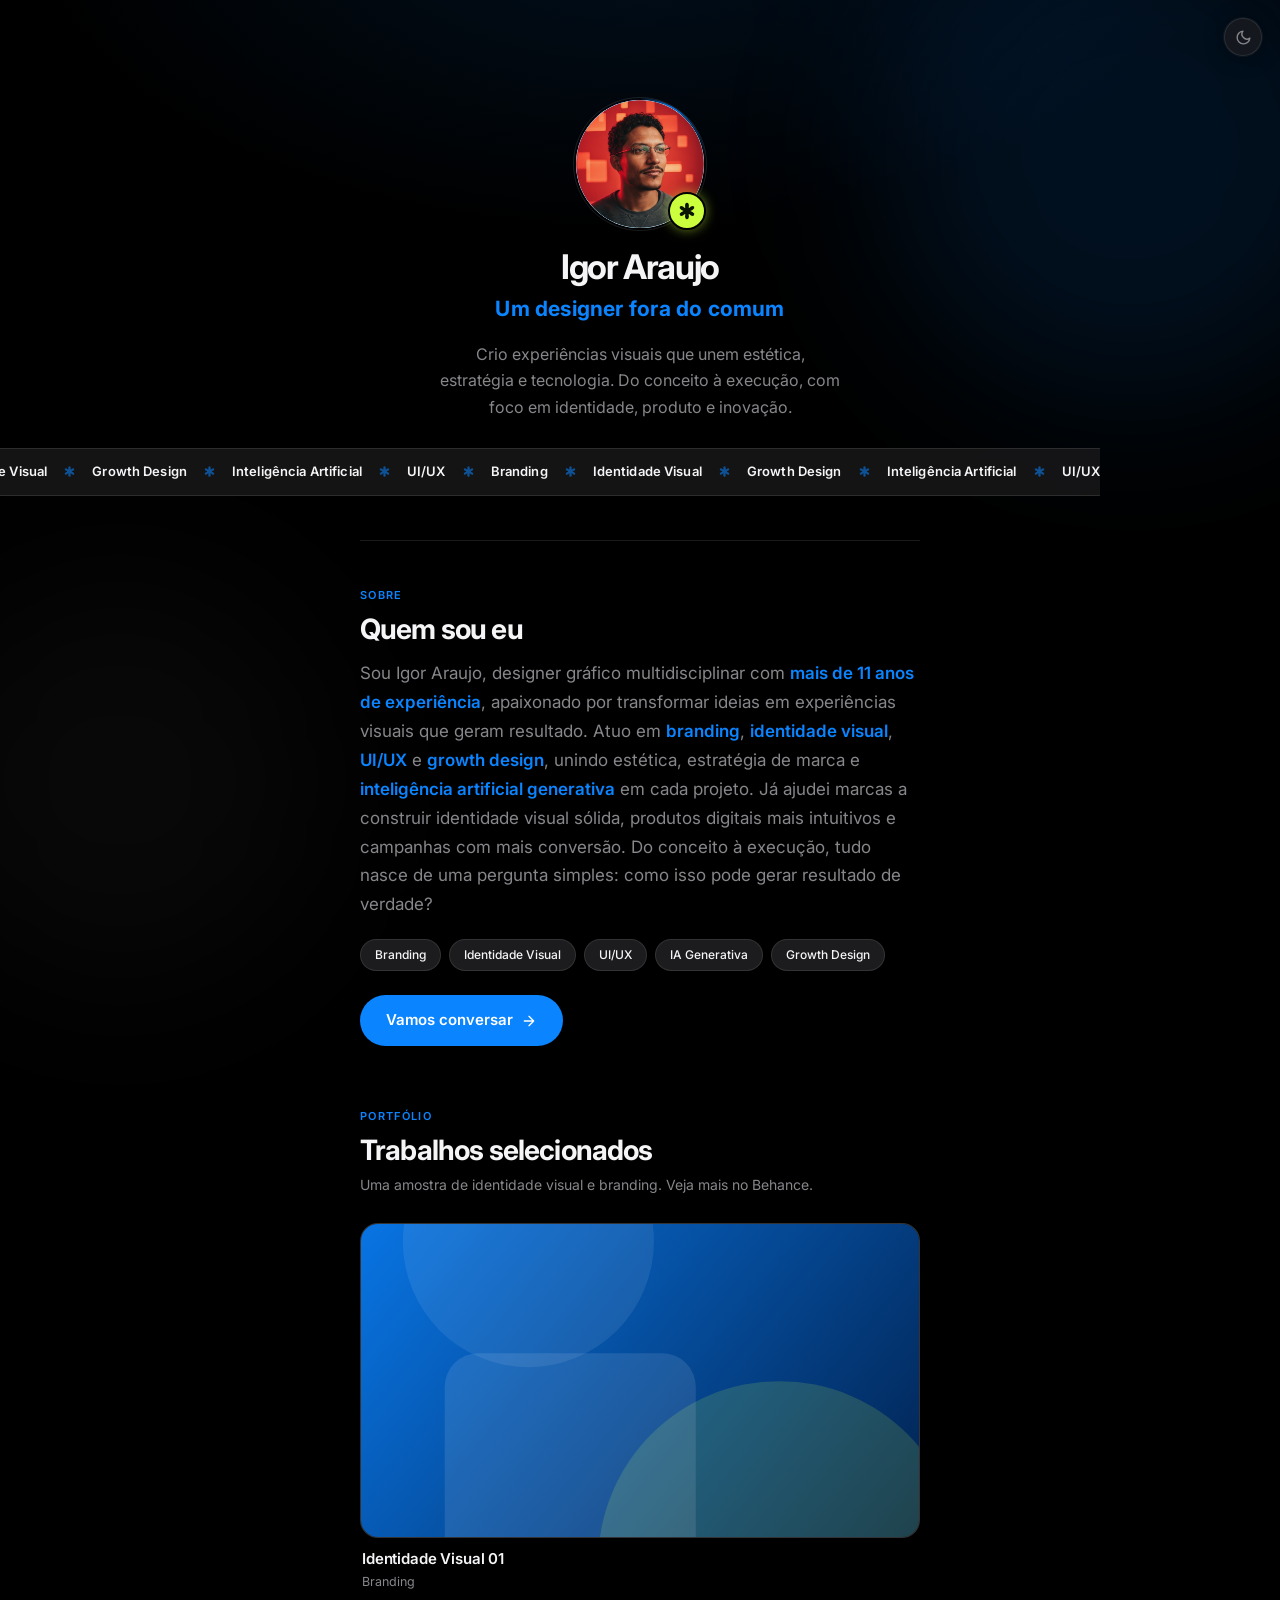
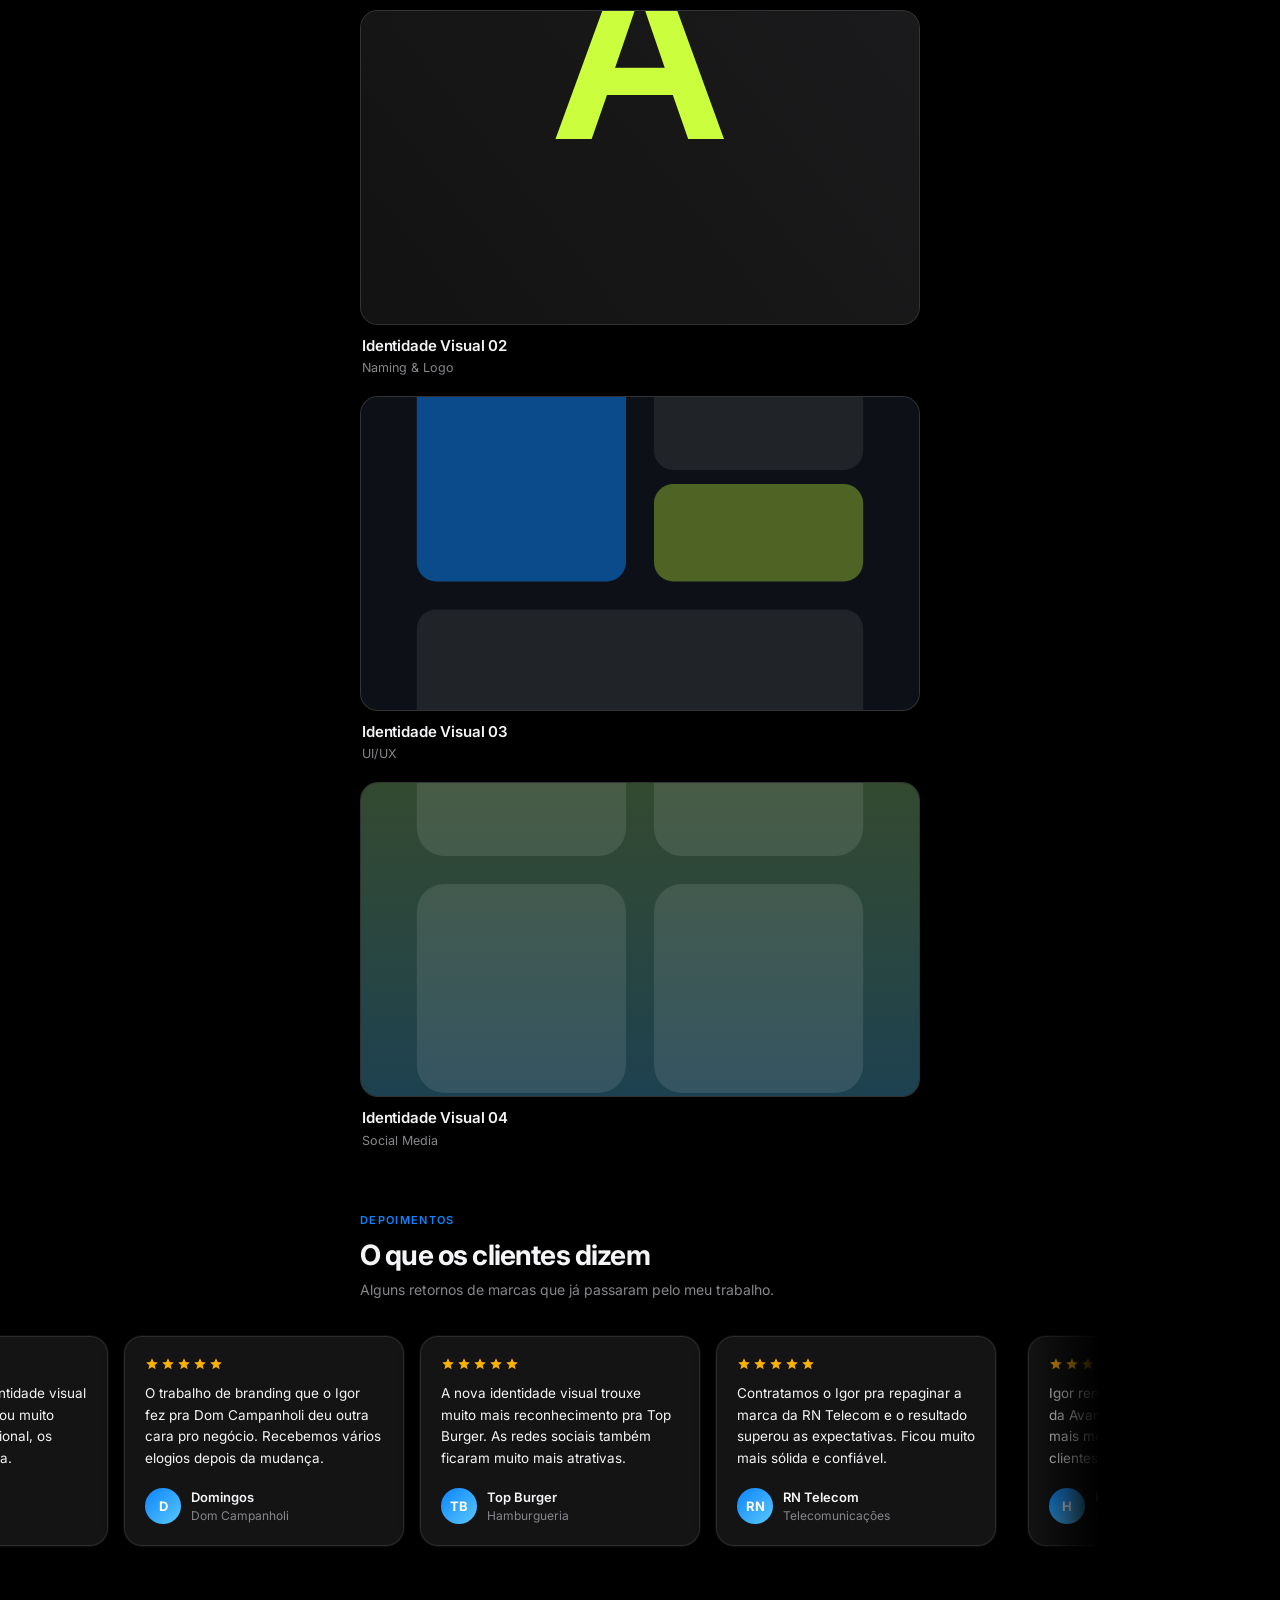
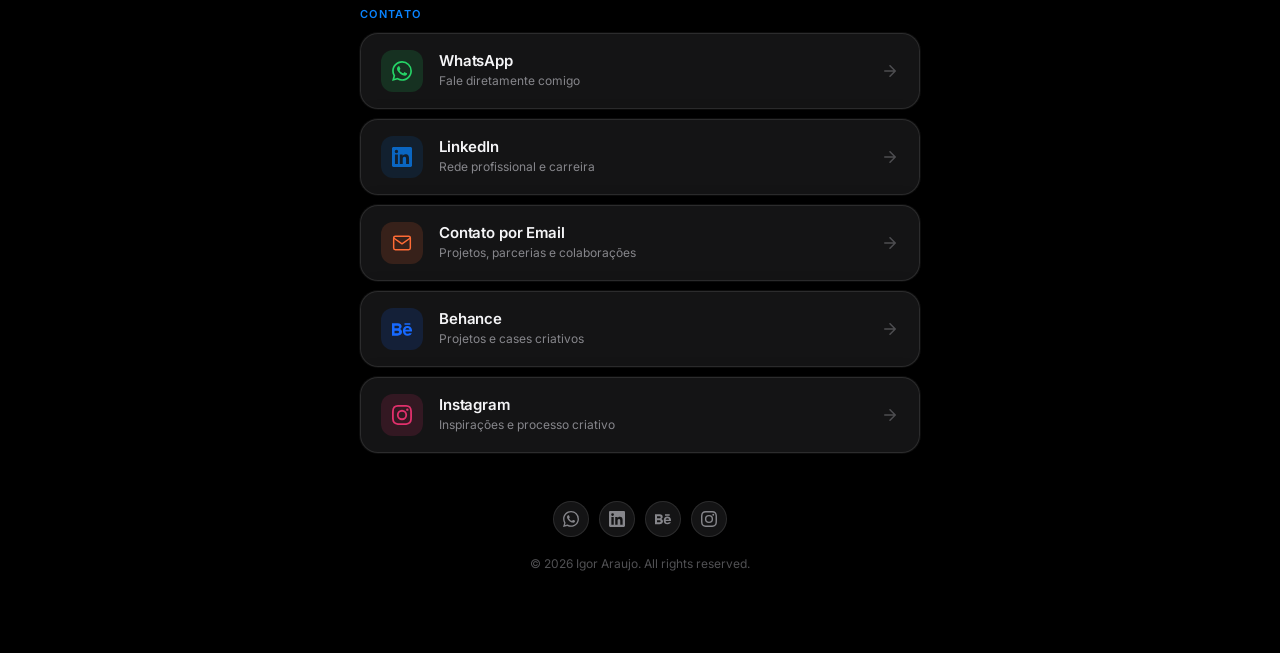
==== index.html @ 9083fe78 "Add Microsoft Clarity tracking Co-Authored-By: Claude Sonnet 5 <noreply@anthropic.com>" ====
<!DOCTYPE html>
<html lang="pt-BR">
<head>
  <!-- Google tag (gtag.js) -->
  <script async src="https://www.googletagmanager.com/gtag/js?id=G-9B9CF7047F"></script>
  <script>
    window.dataLayer = window.dataLayer || [];
    function gtag(){dataLayer.push(arguments);}
    gtag('js', new Date());

    gtag('config', 'G-9B9CF7047F');
  </script>

  <!-- Microsoft Clarity -->
  <script type="text/javascript">
    (function(c,l,a,r,i,t,y){
        c[a]=c[a]||function(){(c[a].q=c[a].q||[]).push(arguments)};
        t=l.createElement(r);t.async=1;t.src="https://www.clarity.ms/tag/"+i;
        y=l.getElementsByTagName(r)[0];y.parentNode.insertBefore(t,y);
    })(window, document, "clarity", "script", "xr9glcqi1r");
  </script>

  <meta charset="UTF-8" />
  <meta name="viewport" content="width=device-width, initial-scale=1.0" />
  <title>Igor Araujo • Um designer fora do comum</title>

  <!-- SEO -->
  <meta name="description" content="Designer multidisciplinar com mais de 11 anos de experiência em branding, identidade visual, UI/UX e growth design. Portfólio e contato de Igor Araujo." />
  <meta name="keywords" content="Igor Araujo, Designer, Designer Gráfico, Branding, Identidade Visual, UI/UX, Growth Design, Inteligência Artificial, Portfólio" />
  <meta name="author" content="Igor Araujo" />
  <meta name="robots" content="index, follow" />

  <!-- Open Graph -->
  <meta property="og:type" content="website" />
  <meta property="og:title" content="Igor Araujo • Um designer fora do comum" />
  <meta property="og:description" content="Designer multidisciplinar com mais de 11 anos de experiência em branding, identidade visual, UI/UX e growth design." />
  <meta property="og:image" content="assets/images/og-image.jpg" />
  <meta property="og:url" content="https://igoraraujo.com" />
  <meta property="og:locale" content="pt_BR" />

  <!-- Twitter Card -->
  <meta name="twitter:card" content="summary_large_image" />
  <meta name="twitter:title" content="Igor Araujo • Um designer fora do comum" />
  <meta name="twitter:description" content="Designer multidisciplinar com mais de 11 anos de experiência em branding, identidade visual, UI/UX e growth design." />
  <meta name="twitter:image" content="assets/images/og-image.jpg" />

  <!-- Favicon -->
  <link rel="icon" type="image/svg+xml" href="assets/icons/favicon.svg" />
  <link rel="alternate icon" href="assets/icons/favicon.ico" />

  <!-- Fonts -->
  <link rel="preconnect" href="https://fonts.googleapis.com" />
  <link rel="preconnect" href="https://fonts.gstatic.com" crossorigin />
  <link href="https://fonts.googleapis.com/css2?family=Inter:wght@300;400;500;600;700&display=swap" rel="stylesheet" />

  <!-- Inline theme init: prevents flash of wrong theme before CSS loads -->
  <script>
    (function () {
      var s = localStorage.getItem('theme');
      document.documentElement.setAttribute('data-theme', s || 'dark');
    })();
  </script>

  <link rel="stylesheet" href="style.css?v=15" />
</head>
<body>

  <!-- Ícone do leão, reutilizado no avatar e nas fitas -->
  <svg style="display:none" aria-hidden="true">
    <symbol id="icon-lion" viewBox="0 0 24 24">
      <!-- solid mane: six fused petals around a face disc, reads clearly even at tiny sizes -->
      <g fill="currentColor">
        <ellipse cx="12" cy="5.6" rx="2.3" ry="3.5"/>
        <ellipse cx="12" cy="5.6" rx="2.3" ry="3.5" transform="rotate(60 12 12)"/>
        <ellipse cx="12" cy="5.6" rx="2.3" ry="3.5" transform="rotate(120 12 12)"/>
        <ellipse cx="12" cy="5.6" rx="2.3" ry="3.5" transform="rotate(180 12 12)"/>
        <ellipse cx="12" cy="5.6" rx="2.3" ry="3.5" transform="rotate(240 12 12)"/>
        <ellipse cx="12" cy="5.6" rx="2.3" ry="3.5" transform="rotate(300 12 12)"/>
        <circle cx="12" cy="12" r="4.6"/>
      </g>
    </symbol>
  </svg>

  <!-- Theme Toggle -->
  <button class="theme-toggle" id="themeToggle" aria-label="Alternar tema claro/escuro" title="Alternar tema">
    <svg class="icon-sun" width="17" height="17" viewBox="0 0 24 24" fill="none"
         stroke="currentColor" stroke-width="2" stroke-linecap="round" stroke-linejoin="round" aria-hidden="true">
      <circle cx="12" cy="12" r="5"/>
      <line x1="12" y1="1" x2="12" y2="3"/><line x1="12" y1="21" x2="12" y2="23"/>
      <line x1="4.22" y1="4.22" x2="5.64" y2="5.64"/><line x1="18.36" y1="18.36" x2="19.78" y2="19.78"/>
      <line x1="1" y1="12" x2="3" y2="12"/><line x1="21" y1="12" x2="23" y2="12"/>
      <line x1="4.22" y1="19.78" x2="5.64" y2="18.36"/><line x1="18.36" y1="5.64" x2="19.78" y2="4.22"/>
    </svg>
    <svg class="icon-moon" width="17" height="17" viewBox="0 0 24 24" fill="none"
         stroke="currentColor" stroke-width="2" stroke-linecap="round" stroke-linejoin="round" aria-hidden="true">
      <path d="M21 12.79A9 9 0 1 1 11.21 3 7 7 0 0 0 21 12.79z"/>
    </svg>
  </button>

  <div class="bg-gradient" aria-hidden="true"></div>
  <div class="bg-blur-orb orb-1" aria-hidden="true"></div>
  <div class="bg-blur-orb orb-2" aria-hidden="true"></div>

  <main class="container" role="main">

    <!-- Hero -->
    <section class="hero" aria-label="Perfil">
      <!-- Troque assets/images/profile.jpg pela sua foto, enquanto não existir, mostra o avatar com iniciais -->
      <div class="avatar-wrapper animate-fade-up" style="--delay: 0ms">
        <div class="avatar avatar--photo">
          <span class="avatar__initials" aria-hidden="true">IA</span>
          <img class="avatar__img" src="assets/images/profile.jpg" alt="Foto de Igor Araujo" onerror="this.remove()" />
        </div>
        <div class="avatar-ring" aria-hidden="true"></div>
        <span class="avatar-badge" aria-hidden="true"><svg><use href="#icon-lion"/></svg></span>
      </div>

      <h1 class="name animate-fade-up" style="--delay: 80ms">Igor Araujo</h1>

      <p class="tagline animate-fade-up" style="--delay: 140ms">
        Um designer fora do comum
      </p>

      <p class="bio animate-fade-up" style="--delay: 200ms">
        Crio experiências visuais que unem estética, estratégia e tecnologia. Do conceito à execução, com foco em identidade, produto e inovação.
      </p>

      <!-- Fita de atributos, perto da foto/bio. Edite os itens abaixo (repetidos nos dois grupos) pra mudar o que passa -->
      <div class="marquee reveal" aria-label="Áreas de atuação">
        <div class="marquee__track">
          <span class="marquee__group">
            <span class="marquee__item">Branding</span><svg class="marquee__sep" aria-hidden="true"><use href="#icon-lion"/></svg>
            <span class="marquee__item">Identidade Visual</span><svg class="marquee__sep" aria-hidden="true"><use href="#icon-lion"/></svg>
            <span class="marquee__item">Growth Design</span><svg class="marquee__sep" aria-hidden="true"><use href="#icon-lion"/></svg>
            <span class="marquee__item">Inteligência Artificial</span><svg class="marquee__sep" aria-hidden="true"><use href="#icon-lion"/></svg>
            <span class="marquee__item">UI/UX</span><svg class="marquee__sep" aria-hidden="true"><use href="#icon-lion"/></svg>
          </span>
          <span class="marquee__group" aria-hidden="true">
            <span class="marquee__item">Branding</span><svg class="marquee__sep" aria-hidden="true"><use href="#icon-lion"/></svg>
            <span class="marquee__item">Identidade Visual</span><svg class="marquee__sep" aria-hidden="true"><use href="#icon-lion"/></svg>
            <span class="marquee__item">Growth Design</span><svg class="marquee__sep" aria-hidden="true"><use href="#icon-lion"/></svg>
            <span class="marquee__item">Inteligência Artificial</span><svg class="marquee__sep" aria-hidden="true"><use href="#icon-lion"/></svg>
            <span class="marquee__item">UI/UX</span><svg class="marquee__sep" aria-hidden="true"><use href="#icon-lion"/></svg>
          </span>
        </div>
      </div>
    </section>

    <!-- Sobre -->
    <section class="about reveal" aria-label="Sobre">
      <span class="kicker">SOBRE</span>
      <h2 class="section-title">Quem sou eu</h2>
      <p class="about__text">
        Sou Igor Araujo, designer gráfico multidisciplinar com <strong>mais de 11 anos de experiência</strong>, apaixonado por
        transformar ideias em experiências visuais que geram resultado. Atuo em <strong>branding</strong>,
        <strong>identidade visual</strong>, <strong>UI/UX</strong> e <strong>growth design</strong>, unindo
        estética, estratégia de marca e <strong>inteligência artificial generativa</strong> em cada projeto. Já
        ajudei marcas a construir identidade visual sólida, produtos digitais mais intuitivos e campanhas com
        mais conversão. Do conceito à execução, tudo nasce de uma pergunta simples: como isso pode gerar
        resultado de verdade?
      </p>
      <ul class="tag-list" aria-label="Áreas de atuação, clique para falar comigo sobre cada uma">
        <li><a class="tag" href="https://wa.me/5527988112354?text=Ol%C3%A1%21%20Gostaria%20de%20um%20servi%C3%A7o%20de%20branding." target="_blank" rel="noopener noreferrer" data-goatcounter-click="tag-branding">Branding</a></li>
        <li><a class="tag" href="https://wa.me/5527988112354?text=Ol%C3%A1%21%20Gostaria%20de%20um%20servi%C3%A7o%20de%20identidade%20visual." target="_blank" rel="noopener noreferrer" data-goatcounter-click="tag-identidade-visual">Identidade Visual</a></li>
        <li><a class="tag" href="https://wa.me/5527988112354?text=Ol%C3%A1%21%20Gostaria%20de%20uma%20avalia%C3%A7%C3%A3o%20de%20UI%2FUX." target="_blank" rel="noopener noreferrer" data-goatcounter-click="tag-uiux">UI/UX</a></li>
        <li><a class="tag" href="https://wa.me/5527988112354?text=Ol%C3%A1%21%20Gostaria%20de%20saber%20mais%20sobre%20IA%20generativa." target="_blank" rel="noopener noreferrer" data-goatcounter-click="tag-ia">IA Generativa</a></li>
        <li><a class="tag" href="https://wa.me/5527988112354?text=Ol%C3%A1%21%20Gostaria%20de%20saber%20mais%20sobre%20growth%20design." target="_blank" rel="noopener noreferrer" data-goatcounter-click="tag-growth">Growth Design</a></li>
      </ul>

      <a class="cta-pulse" href="https://wa.me/5527988112354?text=Ol%C3%A1%21%20Vamos%20conversar%3F" target="_blank" rel="noopener noreferrer" data-goatcounter-click="cta-vamos-conversar">
        Vamos conversar
        <svg viewBox="0 0 24 24" fill="none" stroke="currentColor" stroke-width="2" stroke-linecap="round" stroke-linejoin="round"><path d="M5 12h14M12 5l7 7-7 7"/></svg>
      </a>
    </section>

    <!-- Trabalhos -->
    <section class="work reveal" aria-label="Trabalhos selecionados">
      <span class="kicker">PORTFÓLIO</span>
      <h2 class="section-title">Trabalhos selecionados</h2>
      <p class="section-subtitle">Uma amostra de identidade visual e branding. Veja mais no Behance.</p>

      <!-- Placeholders abstratos só pra pré-visualizar os banners preenchidos. Troque assets/images/work-1.svg (2, 3, 4) e os títulos/tags abaixo pelos seus projetos reais -->
      <div class="work-banners">
        <a class="work-banner" href="https://www.behance.net/igoraraujo8" target="_blank" rel="noopener noreferrer" data-goatcounter-click="work-1">
          <span class="work-banner__media">
            <span class="work-banner__placeholder" aria-hidden="true">
              <svg viewBox="0 0 24 24" fill="none" stroke="currentColor" stroke-width="1.5" stroke-linecap="round" stroke-linejoin="round"><rect x="3" y="3" width="18" height="18" rx="3"/><circle cx="9" cy="9" r="2"/><path d="M21 15l-5-5L5 21"/></svg>
            </span>
            <img src="assets/images/work-1.svg" alt="Projeto de identidade visual 01" loading="lazy" onerror="this.remove()" />
            <span class="work-banner__shade" aria-hidden="true"></span>
          </span>
          <span class="work-banner__info">
            <span class="work-banner__title">Identidade Visual 01</span>
            <span class="work-banner__tag">Branding</span>
          </span>
        </a>

        <a class="work-banner" href="https://www.behance.net/igoraraujo8" target="_blank" rel="noopener noreferrer" data-goatcounter-click="work-2">
          <span class="work-banner__media">
            <span class="work-banner__placeholder" aria-hidden="true">
              <svg viewBox="0 0 24 24" fill="none" stroke="currentColor" stroke-width="1.5" stroke-linecap="round" stroke-linejoin="round"><rect x="3" y="3" width="18" height="18" rx="3"/><circle cx="9" cy="9" r="2"/><path d="M21 15l-5-5L5 21"/></svg>
            </span>
            <img src="assets/images/work-2.svg" alt="Projeto de identidade visual 02" loading="lazy" onerror="this.remove()" />
            <span class="work-banner__shade" aria-hidden="true"></span>
          </span>
          <span class="work-banner__info">
            <span class="work-banner__title">Identidade Visual 02</span>
            <span class="work-banner__tag">Naming &amp; Logo</span>
          </span>
        </a>

        <a class="work-banner" href="https://www.behance.net/igoraraujo8" target="_blank" rel="noopener noreferrer" data-goatcounter-click="work-3">
          <span class="work-banner__media">
            <span class="work-banner__placeholder" aria-hidden="true">
              <svg viewBox="0 0 24 24" fill="none" stroke="currentColor" stroke-width="1.5" stroke-linecap="round" stroke-linejoin="round"><rect x="3" y="3" width="18" height="18" rx="3"/><circle cx="9" cy="9" r="2"/><path d="M21 15l-5-5L5 21"/></svg>
            </span>
            <img src="assets/images/work-3.svg" alt="Projeto de identidade visual 03" loading="lazy" onerror="this.remove()" />
            <span class="work-banner__shade" aria-hidden="true"></span>
          </span>
          <span class="work-banner__info">
            <span class="work-banner__title">Identidade Visual 03</span>
            <span class="work-banner__tag">UI/UX</span>
          </span>
        </a>

        <a class="work-banner" href="https://www.behance.net/igoraraujo8" target="_blank" rel="noopener noreferrer" data-goatcounter-click="work-4">
          <span class="work-banner__media">
            <span class="work-banner__placeholder" aria-hidden="true">
              <svg viewBox="0 0 24 24" fill="none" stroke="currentColor" stroke-width="1.5" stroke-linecap="round" stroke-linejoin="round"><rect x="3" y="3" width="18" height="18" rx="3"/><circle cx="9" cy="9" r="2"/><path d="M21 15l-5-5L5 21"/></svg>
            </span>
            <img src="assets/images/work-4.svg" alt="Projeto de identidade visual 04" loading="lazy" onerror="this.remove()" />
            <span class="work-banner__shade" aria-hidden="true"></span>
          </span>
          <span class="work-banner__info">
            <span class="work-banner__title">Identidade Visual 04</span>
            <span class="work-banner__tag">Social Media</span>
          </span>
        </a>
      </div>
    </section>

    <!-- Depoimentos -->
    <section class="testimonials reveal" aria-label="Depoimentos de clientes">
      <span class="kicker">DEPOIMENTOS</span>
      <h2 class="section-title">O que os clientes dizem</h2>
      <p class="section-subtitle">Alguns retornos de marcas que já passaram pelo meu trabalho.</p>
    </section>

    <div class="testimonial-marquee reveal">
      <div class="testimonial-marquee__track">
        <div class="testimonial-marquee__group">
          <figure class="testimonial-card">
            <div class="testimonial-card__stars" aria-hidden="true">
              <svg viewBox="0 0 24 24" fill="currentColor"><path d="M12 17.27L18.18 21l-1.64-7.03L22 9.24l-7.19-.61L12 2 9.19 8.63 2 9.24l5.46 4.73L5.82 21z"/></svg>
              <svg viewBox="0 0 24 24" fill="currentColor"><path d="M12 17.27L18.18 21l-1.64-7.03L22 9.24l-7.19-.61L12 2 9.19 8.63 2 9.24l5.46 4.73L5.82 21z"/></svg>
              <svg viewBox="0 0 24 24" fill="currentColor"><path d="M12 17.27L18.18 21l-1.64-7.03L22 9.24l-7.19-.61L12 2 9.19 8.63 2 9.24l5.46 4.73L5.82 21z"/></svg>
              <svg viewBox="0 0 24 24" fill="currentColor"><path d="M12 17.27L18.18 21l-1.64-7.03L22 9.24l-7.19-.61L12 2 9.19 8.63 2 9.24l5.46 4.73L5.82 21z"/></svg>
              <svg viewBox="0 0 24 24" fill="currentColor"><path d="M12 17.27L18.18 21l-1.64-7.03L22 9.24l-7.19-.61L12 2 9.19 8.63 2 9.24l5.46 4.73L5.82 21z"/></svg>
            </div>
            <blockquote class="testimonial-card__quote">Igor renovou toda a identidade visual da Avante Telecom. Ficou muito mais moderna e profissional, os clientes notaram na hora.</blockquote>
            <figcaption class="testimonial-card__author">
              <span class="testimonial-card__avatar" aria-hidden="true">H</span>
              <span>
                <span class="testimonial-card__name">Hudson</span>
                <span class="testimonial-card__company">Avante Telecom</span>
              </span>
            </figcaption>
          </figure>

          <figure class="testimonial-card">
            <div class="testimonial-card__stars" aria-hidden="true">
              <svg viewBox="0 0 24 24" fill="currentColor"><path d="M12 17.27L18.18 21l-1.64-7.03L22 9.24l-7.19-.61L12 2 9.19 8.63 2 9.24l5.46 4.73L5.82 21z"/></svg>
              <svg viewBox="0 0 24 24" fill="currentColor"><path d="M12 17.27L18.18 21l-1.64-7.03L22 9.24l-7.19-.61L12 2 9.19 8.63 2 9.24l5.46 4.73L5.82 21z"/></svg>
              <svg viewBox="0 0 24 24" fill="currentColor"><path d="M12 17.27L18.18 21l-1.64-7.03L22 9.24l-7.19-.61L12 2 9.19 8.63 2 9.24l5.46 4.73L5.82 21z"/></svg>
              <svg viewBox="0 0 24 24" fill="currentColor"><path d="M12 17.27L18.18 21l-1.64-7.03L22 9.24l-7.19-.61L12 2 9.19 8.63 2 9.24l5.46 4.73L5.82 21z"/></svg>
              <svg viewBox="0 0 24 24" fill="currentColor"><path d="M12 17.27L18.18 21l-1.64-7.03L22 9.24l-7.19-.61L12 2 9.19 8.63 2 9.24l5.46 4.73L5.82 21z"/></svg>
            </div>
            <blockquote class="testimonial-card__quote">O trabalho de branding que o Igor fez pra Dom Campanholi deu outra cara pro negócio. Recebemos vários elogios depois da mudança.</blockquote>
            <figcaption class="testimonial-card__author">
              <span class="testimonial-card__avatar" aria-hidden="true">D</span>
              <span>
                <span class="testimonial-card__name">Domingos</span>
                <span class="testimonial-card__company">Dom Campanholi</span>
              </span>
            </figcaption>
          </figure>

          <figure class="testimonial-card">
            <div class="testimonial-card__stars" aria-hidden="true">
              <svg viewBox="0 0 24 24" fill="currentColor"><path d="M12 17.27L18.18 21l-1.64-7.03L22 9.24l-7.19-.61L12 2 9.19 8.63 2 9.24l5.46 4.73L5.82 21z"/></svg>
              <svg viewBox="0 0 24 24" fill="currentColor"><path d="M12 17.27L18.18 21l-1.64-7.03L22 9.24l-7.19-.61L12 2 9.19 8.63 2 9.24l5.46 4.73L5.82 21z"/></svg>
              <svg viewBox="0 0 24 24" fill="currentColor"><path d="M12 17.27L18.18 21l-1.64-7.03L22 9.24l-7.19-.61L12 2 9.19 8.63 2 9.24l5.46 4.73L5.82 21z"/></svg>
              <svg viewBox="0 0 24 24" fill="currentColor"><path d="M12 17.27L18.18 21l-1.64-7.03L22 9.24l-7.19-.61L12 2 9.19 8.63 2 9.24l5.46 4.73L5.82 21z"/></svg>
              <svg viewBox="0 0 24 24" fill="currentColor"><path d="M12 17.27L18.18 21l-1.64-7.03L22 9.24l-7.19-.61L12 2 9.19 8.63 2 9.24l5.46 4.73L5.82 21z"/></svg>
            </div>
            <blockquote class="testimonial-card__quote">A nova identidade visual trouxe muito mais reconhecimento pra Top Burger. As redes sociais também ficaram muito mais atrativas.</blockquote>
            <figcaption class="testimonial-card__author">
              <span class="testimonial-card__avatar" aria-hidden="true">TB</span>
              <span>
                <span class="testimonial-card__name">Top Burger</span>
                <span class="testimonial-card__company">Hamburgueria</span>
              </span>
            </figcaption>
          </figure>

          <figure class="testimonial-card">
            <div class="testimonial-card__stars" aria-hidden="true">
              <svg viewBox="0 0 24 24" fill="currentColor"><path d="M12 17.27L18.18 21l-1.64-7.03L22 9.24l-7.19-.61L12 2 9.19 8.63 2 9.24l5.46 4.73L5.82 21z"/></svg>
              <svg viewBox="0 0 24 24" fill="currentColor"><path d="M12 17.27L18.18 21l-1.64-7.03L22 9.24l-7.19-.61L12 2 9.19 8.63 2 9.24l5.46 4.73L5.82 21z"/></svg>
              <svg viewBox="0 0 24 24" fill="currentColor"><path d="M12 17.27L18.18 21l-1.64-7.03L22 9.24l-7.19-.61L12 2 9.19 8.63 2 9.24l5.46 4.73L5.82 21z"/></svg>
              <svg viewBox="0 0 24 24" fill="currentColor"><path d="M12 17.27L18.18 21l-1.64-7.03L22 9.24l-7.19-.61L12 2 9.19 8.63 2 9.24l5.46 4.73L5.82 21z"/></svg>
              <svg viewBox="0 0 24 24" fill="currentColor"><path d="M12 17.27L18.18 21l-1.64-7.03L22 9.24l-7.19-.61L12 2 9.19 8.63 2 9.24l5.46 4.73L5.82 21z"/></svg>
            </div>
            <blockquote class="testimonial-card__quote">Contratamos o Igor pra repaginar a marca da RN Telecom e o resultado superou as expectativas. Ficou muito mais sólida e confiável.</blockquote>
            <figcaption class="testimonial-card__author">
              <span class="testimonial-card__avatar" aria-hidden="true">RN</span>
              <span>
                <span class="testimonial-card__name">RN Telecom</span>
                <span class="testimonial-card__company">Telecomunicações</span>
              </span>
            </figcaption>
          </figure>
        </div>

        <div class="testimonial-marquee__group" aria-hidden="true">
          <figure class="testimonial-card">
            <div class="testimonial-card__stars" aria-hidden="true">
              <svg viewBox="0 0 24 24" fill="currentColor"><path d="M12 17.27L18.18 21l-1.64-7.03L22 9.24l-7.19-.61L12 2 9.19 8.63 2 9.24l5.46 4.73L5.82 21z"/></svg>
              <svg viewBox="0 0 24 24" fill="currentColor"><path d="M12 17.27L18.18 21l-1.64-7.03L22 9.24l-7.19-.61L12 2 9.19 8.63 2 9.24l5.46 4.73L5.82 21z"/></svg>
              <svg viewBox="0 0 24 24" fill="currentColor"><path d="M12 17.27L18.18 21l-1.64-7.03L22 9.24l-7.19-.61L12 2 9.19 8.63 2 9.24l5.46 4.73L5.82 21z"/></svg>
              <svg viewBox="0 0 24 24" fill="currentColor"><path d="M12 17.27L18.18 21l-1.64-7.03L22 9.24l-7.19-.61L12 2 9.19 8.63 2 9.24l5.46 4.73L5.82 21z"/></svg>
              <svg viewBox="0 0 24 24" fill="currentColor"><path d="M12 17.27L18.18 21l-1.64-7.03L22 9.24l-7.19-.61L12 2 9.19 8.63 2 9.24l5.46 4.73L5.82 21z"/></svg>
            </div>
            <blockquote class="testimonial-card__quote">Igor renovou toda a identidade visual da Avante Telecom. Ficou muito mais moderna e profissional, os clientes notaram na hora.</blockquote>
            <figcaption class="testimonial-card__author">
              <span class="testimonial-card__avatar" aria-hidden="true">H</span>
              <span>
                <span class="testimonial-card__name">Hudson</span>
                <span class="testimonial-card__company">Avante Telecom</span>
              </span>
            </figcaption>
          </figure>

          <figure class="testimonial-card">
            <div class="testimonial-card__stars" aria-hidden="true">
              <svg viewBox="0 0 24 24" fill="currentColor"><path d="M12 17.27L18.18 21l-1.64-7.03L22 9.24l-7.19-.61L12 2 9.19 8.63 2 9.24l5.46 4.73L5.82 21z"/></svg>
              <svg viewBox="0 0 24 24" fill="currentColor"><path d="M12 17.27L18.18 21l-1.64-7.03L22 9.24l-7.19-.61L12 2 9.19 8.63 2 9.24l5.46 4.73L5.82 21z"/></svg>
              <svg viewBox="0 0 24 24" fill="currentColor"><path d="M12 17.27L18.18 21l-1.64-7.03L22 9.24l-7.19-.61L12 2 9.19 8.63 2 9.24l5.46 4.73L5.82 21z"/></svg>
              <svg viewBox="0 0 24 24" fill="currentColor"><path d="M12 17.27L18.18 21l-1.64-7.03L22 9.24l-7.19-.61L12 2 9.19 8.63 2 9.24l5.46 4.73L5.82 21z"/></svg>
              <svg viewBox="0 0 24 24" fill="currentColor"><path d="M12 17.27L18.18 21l-1.64-7.03L22 9.24l-7.19-.61L12 2 9.19 8.63 2 9.24l5.46 4.73L5.82 21z"/></svg>
            </div>
            <blockquote class="testimonial-card__quote">O trabalho de branding que o Igor fez pra Dom Campanholi deu outra cara pro negócio. Recebemos vários elogios depois da mudança.</blockquote>
            <figcaption class="testimonial-card__author">
              <span class="testimonial-card__avatar" aria-hidden="true">D</span>
              <span>
                <span class="testimonial-card__name">Domingos</span>
                <span class="testimonial-card__company">Dom Campanholi</span>
              </span>
            </figcaption>
          </figure>

          <figure class="testimonial-card">
            <div class="testimonial-card__stars" aria-hidden="true">
              <svg viewBox="0 0 24 24" fill="currentColor"><path d="M12 17.27L18.18 21l-1.64-7.03L22 9.24l-7.19-.61L12 2 9.19 8.63 2 9.24l5.46 4.73L5.82 21z"/></svg>
              <svg viewBox="0 0 24 24" fill="currentColor"><path d="M12 17.27L18.18 21l-1.64-7.03L22 9.24l-7.19-.61L12 2 9.19 8.63 2 9.24l5.46 4.73L5.82 21z"/></svg>
              <svg viewBox="0 0 24 24" fill="currentColor"><path d="M12 17.27L18.18 21l-1.64-7.03L22 9.24l-7.19-.61L12 2 9.19 8.63 2 9.24l5.46 4.73L5.82 21z"/></svg>
              <svg viewBox="0 0 24 24" fill="currentColor"><path d="M12 17.27L18.18 21l-1.64-7.03L22 9.24l-7.19-.61L12 2 9.19 8.63 2 9.24l5.46 4.73L5.82 21z"/></svg>
              <svg viewBox="0 0 24 24" fill="currentColor"><path d="M12 17.27L18.18 21l-1.64-7.03L22 9.24l-7.19-.61L12 2 9.19 8.63 2 9.24l5.46 4.73L5.82 21z"/></svg>
            </div>
            <blockquote class="testimonial-card__quote">A nova identidade visual trouxe muito mais reconhecimento pra Top Burger. As redes sociais também ficaram muito mais atrativas.</blockquote>
            <figcaption class="testimonial-card__author">
              <span class="testimonial-card__avatar" aria-hidden="true">TB</span>
              <span>
                <span class="testimonial-card__name">Top Burger</span>
                <span class="testimonial-card__company">Hamburgueria</span>
              </span>
            </figcaption>
          </figure>

          <figure class="testimonial-card">
            <div class="testimonial-card__stars" aria-hidden="true">
              <svg viewBox="0 0 24 24" fill="currentColor"><path d="M12 17.27L18.18 21l-1.64-7.03L22 9.24l-7.19-.61L12 2 9.19 8.63 2 9.24l5.46 4.73L5.82 21z"/></svg>
              <svg viewBox="0 0 24 24" fill="currentColor"><path d="M12 17.27L18.18 21l-1.64-7.03L22 9.24l-7.19-.61L12 2 9.19 8.63 2 9.24l5.46 4.73L5.82 21z"/></svg>
              <svg viewBox="0 0 24 24" fill="currentColor"><path d="M12 17.27L18.18 21l-1.64-7.03L22 9.24l-7.19-.61L12 2 9.19 8.63 2 9.24l5.46 4.73L5.82 21z"/></svg>
              <svg viewBox="0 0 24 24" fill="currentColor"><path d="M12 17.27L18.18 21l-1.64-7.03L22 9.24l-7.19-.61L12 2 9.19 8.63 2 9.24l5.46 4.73L5.82 21z"/></svg>
              <svg viewBox="0 0 24 24" fill="currentColor"><path d="M12 17.27L18.18 21l-1.64-7.03L22 9.24l-7.19-.61L12 2 9.19 8.63 2 9.24l5.46 4.73L5.82 21z"/></svg>
            </div>
            <blockquote class="testimonial-card__quote">Contratamos o Igor pra repaginar a marca da RN Telecom e o resultado superou as expectativas. Ficou muito mais sólida e confiável.</blockquote>
            <figcaption class="testimonial-card__author">
              <span class="testimonial-card__avatar" aria-hidden="true">RN</span>
              <span>
                <span class="testimonial-card__name">RN Telecom</span>
                <span class="testimonial-card__company">Telecomunicações</span>
              </span>
            </figcaption>
          </figure>
        </div>
      </div>
    </div>

    <!-- Contato: agora vem por último, depois de sobre e trabalhos -->
    <span class="kicker links-kicker reveal">CONTATO</span>
    <nav class="links reveal" aria-label="Links profissionais">

      <a href="https://wa.me/5527988112354?text=Ol%C3%A1%21%20Gostaria%20de%20saber%20mais%20sobre%20o%20seu%20trabalho%2C%20Igor." target="_blank" rel="noopener noreferrer"
         class="link-card" data-label="WhatsApp"
         data-goatcounter-click="link-whatsapp">
        <span class="link-card__icon" aria-hidden="true">
          <svg viewBox="0 0 24 24" fill="currentColor"><path d="M17.472 14.382c-.297-.149-1.758-.867-2.03-.967-.273-.099-.471-.148-.67.15-.197.297-.767.966-.94 1.164-.173.199-.347.223-.644.075-.297-.15-1.255-.463-2.39-1.475-.883-.788-1.48-1.761-1.653-2.059-.173-.297-.018-.458.13-.606.134-.133.298-.347.446-.52.149-.174.198-.298.298-.497.099-.198.05-.371-.025-.52-.075-.149-.669-1.612-.916-2.207-.242-.579-.487-.5-.669-.51-.173-.008-.371-.01-.57-.01-.198 0-.52.074-.792.372-.272.297-1.04 1.016-1.04 2.479 0 1.462 1.065 2.875 1.213 3.074.149.198 2.096 3.2 5.077 4.487.709.306 1.262.489 1.694.625.712.227 1.36.195 1.871.118.571-.085 1.758-.719 2.006-1.413.248-.694.248-1.289.173-1.413-.074-.124-.272-.198-.57-.347m-5.421 7.403h-.004a9.87 9.87 0 01-5.031-1.378l-.361-.214-3.741.982.998-3.648-.235-.374a9.86 9.86 0 01-1.51-5.26c.001-5.45 4.436-9.884 9.888-9.884 2.64 0 5.122 1.03 6.988 2.898a9.825 9.825 0 012.893 6.994c-.003 5.45-4.437 9.884-9.885 9.884m8.413-18.297A11.815 11.815 0 0012.05 0C5.495 0 .16 5.335.157 11.892c0 2.096.547 4.142 1.588 5.945L.057 24l6.305-1.654a11.882 11.882 0 005.683 1.448h.005c6.554 0 11.89-5.335 11.893-11.893a11.821 11.821 0 00-3.48-8.413z"/></svg>
        </span>
        <span class="link-card__content">
          <span class="link-card__title">WhatsApp</span>
          <span class="link-card__desc">Fale diretamente comigo</span>
        </span>
        <span class="link-card__arrow" aria-hidden="true">
          <svg viewBox="0 0 24 24" fill="none" stroke="currentColor" stroke-width="2" stroke-linecap="round" stroke-linejoin="round"><path d="M5 12h14M12 5l7 7-7 7"/></svg>
        </span>
      </a>

      <a href="https://www.linkedin.com/in/igor-araujo-rafael-299566207/" target="_blank" rel="noopener noreferrer"
         class="link-card" data-label="LinkedIn"
         data-goatcounter-click="link-linkedin">
        <span class="link-card__icon" aria-hidden="true">
          <svg viewBox="0 0 24 24" fill="currentColor"><path d="M20.447 20.452h-3.554v-5.569c0-1.328-.027-3.037-1.852-3.037-1.853 0-2.136 1.445-2.136 2.939v5.667H9.351V9h3.414v1.561h.046c.477-.9 1.637-1.85 3.37-1.85 3.601 0 4.267 2.37 4.267 5.455v6.286zM5.337 7.433a2.062 2.062 0 01-2.063-2.065 2.064 2.064 0 112.063 2.065zm1.782 13.019H3.555V9h3.564v11.452zM22.225 0H1.771C.792 0 0 .774 0 1.729v20.542C0 23.227.792 24 1.771 24h20.451C23.2 24 24 23.227 24 22.271V1.729C24 .774 23.2 0 22.222 0h.003z"/></svg>
        </span>
        <span class="link-card__content">
          <span class="link-card__title">LinkedIn</span>
          <span class="link-card__desc">Rede profissional e carreira</span>
        </span>
        <span class="link-card__arrow" aria-hidden="true">
          <svg viewBox="0 0 24 24" fill="none" stroke="currentColor" stroke-width="2" stroke-linecap="round" stroke-linejoin="round"><path d="M5 12h14M12 5l7 7-7 7"/></svg>
        </span>
      </a>

      <a href="mailto:mkt.igor2022@gmail.com"
         class="link-card" data-label="Email"
         data-goatcounter-click="link-email">
        <span class="link-card__icon" aria-hidden="true">
          <svg viewBox="0 0 24 24" fill="none" stroke="currentColor" stroke-width="1.75" stroke-linecap="round" stroke-linejoin="round"><path d="M4 4h16c1.1 0 2 .9 2 2v12c0 1.1-.9 2-2 2H4c-1.1 0-2-.9-2-2V6c0-1.1.9-2 2-2z"/><polyline points="22,6 12,13 2,6"/></svg>
        </span>
        <span class="link-card__content">
          <span class="link-card__title">Contato por Email</span>
          <span class="link-card__desc">Projetos, parcerias e colaborações</span>
        </span>
        <span class="link-card__arrow" aria-hidden="true">
          <svg viewBox="0 0 24 24" fill="none" stroke="currentColor" stroke-width="2" stroke-linecap="round" stroke-linejoin="round"><path d="M5 12h14M12 5l7 7-7 7"/></svg>
        </span>
      </a>

      <a href="https://www.behance.net/igoraraujo8" target="_blank" rel="noopener noreferrer"
         class="link-card" data-label="Behance"
         data-goatcounter-click="link-behance">
        <span class="link-card__icon" aria-hidden="true">
          <svg viewBox="0 0 24 24" fill="currentColor"><path d="M22 7h-7v-2h7v2zm1.726 10c-.442 1.297-2.029 3-5.101 3-3.074 0-5.564-1.729-5.564-5.675 0-3.91 2.325-5.92 5.466-5.92 3.082 0 4.964 1.782 5.375 4.426.078.506.109 1.188.095 2.14h-8.027c.13 3.211 3.483 3.312 4.588 2.029h3.168zm-7.686-4h4.965c-.105-1.547-1.136-2.219-2.477-2.219-1.466 0-2.277.768-2.488 2.219zm-9.574 6.988h-6.466v-14.967h6.953c5.476.081 5.58 5.444 2.72 6.906 3.461 1.26 3.577 8.061-3.207 8.061zm-3.466-8.988h3.584c2.508 0 2.906-3-.312-3h-3.272v3zm3.391 3h-3.391v3.016h3.341c3.055 0 2.868-3.016.05-3.016z"/></svg>
        </span>
        <span class="link-card__content">
          <span class="link-card__title">Behance</span>
          <span class="link-card__desc">Projetos e cases criativos</span>
        </span>
        <span class="link-card__arrow" aria-hidden="true">
          <svg viewBox="0 0 24 24" fill="none" stroke="currentColor" stroke-width="2" stroke-linecap="round" stroke-linejoin="round"><path d="M5 12h14M12 5l7 7-7 7"/></svg>
        </span>
      </a>

      <a href="https://www.instagram.com/igoraraujo_dg/" target="_blank" rel="noopener noreferrer"
         class="link-card" data-label="Instagram"
         data-goatcounter-click="link-instagram">
        <span class="link-card__icon" aria-hidden="true">
          <svg viewBox="0 0 24 24" fill="currentColor"><path d="M12 2.163c3.204 0 3.584.012 4.85.07 3.252.148 4.771 1.691 4.919 4.919.058 1.265.069 1.645.069 4.849 0 3.205-.012 3.584-.069 4.849-.149 3.225-1.664 4.771-4.919 4.919-1.266.058-1.644.07-4.85.07-3.204 0-3.584-.012-4.849-.07-3.26-.149-4.771-1.699-4.919-4.92-.058-1.265-.07-1.644-.07-4.849 0-3.204.013-3.583.07-4.849.149-3.227 1.664-4.771 4.919-4.919 1.266-.057 1.645-.069 4.849-.069zm0-2.163c-3.259 0-3.667.014-4.947.072-4.358.2-6.78 2.618-6.98 6.98-.059 1.281-.073 1.689-.073 4.948 0 3.259.014 3.668.072 4.948.2 4.358 2.618 6.78 6.98 6.98 1.281.058 1.689.072 4.948.072 3.259 0 3.668-.014 4.948-.072 4.354-.2 6.782-2.618 6.979-6.98.059-1.28.073-1.689.073-4.948 0-3.259-.014-3.667-.072-4.947-.196-4.354-2.617-6.78-6.979-6.98-1.281-.059-1.69-.073-4.949-.073zm0 5.838a6.162 6.162 0 100 12.324 6.162 6.162 0 000-12.324zM12 16a4 4 0 110-8 4 4 0 010 8zm6.406-11.845a1.44 1.44 0 100 2.881 1.44 1.44 0 000-2.881z"/></svg>
        </span>
        <span class="link-card__content">
          <span class="link-card__title">Instagram</span>
          <span class="link-card__desc">Inspirações e processo criativo</span>
        </span>
        <span class="link-card__arrow" aria-hidden="true">
          <svg viewBox="0 0 24 24" fill="none" stroke="currentColor" stroke-width="2" stroke-linecap="round" stroke-linejoin="round"><path d="M5 12h14M12 5l7 7-7 7"/></svg>
        </span>
      </a>

    </nav>

    <!-- Footer -->
    <footer class="footer animate-fade-up" style="--delay: 660ms">
      <nav class="footer__socials" aria-label="Redes sociais">
        <a href="https://wa.me/5527988112354?text=Ol%C3%A1%21%20Gostaria%20de%20saber%20mais%20sobre%20o%20seu%20trabalho%2C%20Igor." target="_blank" rel="noopener noreferrer"
           class="social-icon" aria-label="WhatsApp" data-goatcounter-click="footer-whatsapp">
          <svg viewBox="0 0 24 24" fill="currentColor"><path d="M17.472 14.382c-.297-.149-1.758-.867-2.03-.967-.273-.099-.471-.148-.67.15-.197.297-.767.966-.94 1.164-.173.199-.347.223-.644.075-.297-.15-1.255-.463-2.39-1.475-.883-.788-1.48-1.761-1.653-2.059-.173-.297-.018-.458.13-.606.134-.133.298-.347.446-.52.149-.174.198-.298.298-.497.099-.198.05-.371-.025-.52-.075-.149-.669-1.612-.916-2.207-.242-.579-.487-.5-.669-.51-.173-.008-.371-.01-.57-.01-.198 0-.52.074-.792.372-.272.297-1.04 1.016-1.04 2.479 0 1.462 1.065 2.875 1.213 3.074.149.198 2.096 3.2 5.077 4.487.709.306 1.262.489 1.694.625.712.227 1.36.195 1.871.118.571-.085 1.758-.719 2.006-1.413.248-.694.248-1.289.173-1.413-.074-.124-.272-.198-.57-.347m-5.421 7.403h-.004a9.87 9.87 0 01-5.031-1.378l-.361-.214-3.741.982.998-3.648-.235-.374a9.86 9.86 0 01-1.51-5.26c.001-5.45 4.436-9.884 9.888-9.884 2.64 0 5.122 1.03 6.988 2.898a9.825 9.825 0 012.893 6.994c-.003 5.45-4.437 9.884-9.885 9.884m8.413-18.297A11.815 11.815 0 0012.05 0C5.495 0 .16 5.335.157 11.892c0 2.096.547 4.142 1.588 5.945L.057 24l6.305-1.654a11.882 11.882 0 005.683 1.448h.005c6.554 0 11.89-5.335 11.893-11.893a11.821 11.821 0 00-3.48-8.413z"/></svg>
        </a>
        <a href="https://www.linkedin.com/in/igor-araujo-rafael-299566207/" target="_blank" rel="noopener noreferrer"
           class="social-icon" aria-label="LinkedIn" data-goatcounter-click="footer-linkedin">
          <svg viewBox="0 0 24 24" fill="currentColor"><path d="M20.447 20.452h-3.554v-5.569c0-1.328-.027-3.037-1.852-3.037-1.853 0-2.136 1.445-2.136 2.939v5.667H9.351V9h3.414v1.561h.046c.477-.9 1.637-1.85 3.37-1.85 3.601 0 4.267 2.37 4.267 5.455v6.286zM5.337 7.433a2.062 2.062 0 01-2.063-2.065 2.064 2.064 0 112.063 2.065zm1.782 13.019H3.555V9h3.564v11.452zM22.225 0H1.771C.792 0 0 .774 0 1.729v20.542C0 23.227.792 24 1.771 24h20.451C23.2 24 24 23.227 24 22.271V1.729C24 .774 23.2 0 22.222 0h.003z"/></svg>
        </a>
        <a href="https://www.behance.net/igoraraujo8" target="_blank" rel="noopener noreferrer"
           class="social-icon" aria-label="Behance" data-goatcounter-click="footer-behance">
          <svg viewBox="0 0 24 24" fill="currentColor"><path d="M22 7h-7v-2h7v2zm1.726 10c-.442 1.297-2.029 3-5.101 3-3.074 0-5.564-1.729-5.564-5.675 0-3.91 2.325-5.92 5.466-5.92 3.082 0 4.964 1.782 5.375 4.426.078.506.109 1.188.095 2.14h-8.027c.13 3.211 3.483 3.312 4.588 2.029h3.168zm-7.686-4h4.965c-.105-1.547-1.136-2.219-2.477-2.219-1.466 0-2.277.768-2.488 2.219zm-9.574 6.988h-6.466v-14.967h6.953c5.476.081 5.58 5.444 2.72 6.906 3.461 1.26 3.577 8.061-3.207 8.061zm-3.466-8.988h3.584c2.508 0 2.906-3-.312-3h-3.272v3zm3.391 3h-3.391v3.016h3.341c3.055 0 2.868-3.016.05-3.016z"/></svg>
        </a>
        <a href="https://www.instagram.com/igoraraujo_dg/" target="_blank" rel="noopener noreferrer"
           class="social-icon" aria-label="Instagram" data-goatcounter-click="footer-instagram">
          <svg viewBox="0 0 24 24" fill="currentColor"><path d="M12 2.163c3.204 0 3.584.012 4.85.07 3.252.148 4.771 1.691 4.919 4.919.058 1.265.069 1.645.069 4.849 0 3.205-.012 3.584-.069 4.849-.149 3.225-1.664 4.771-4.919 4.919-1.266.058-1.644.07-4.85.07-3.204 0-3.584-.012-4.849-.07-3.26-.149-4.771-1.699-4.919-4.92-.058-1.265-.07-1.644-.07-4.849 0-3.204.013-3.583.07-4.849.149-3.227 1.664-4.771 4.919-4.919 1.266-.057 1.645-.069 4.849-.069zm0-2.163c-3.259 0-3.667.014-4.947.072-4.358.2-6.78 2.618-6.98 6.98-.059 1.281-.073 1.689-.073 4.948 0 3.259.014 3.668.072 4.948.2 4.358 2.618 6.78 6.98 6.98 1.281.058 1.689.072 4.948.072 3.259 0 3.668-.014 4.948-.072 4.354-.2 6.782-2.618 6.979-6.98.059-1.28.073-1.689.073-4.948 0-3.259-.014-3.667-.072-4.947-.196-4.354-2.617-6.78-6.979-6.98-1.281-.059-1.69-.073-4.949-.073zm0 5.838a6.162 6.162 0 100 12.324 6.162 6.162 0 000-12.324zM12 16a4 4 0 110-8 4 4 0 010 8zm6.406-11.845a1.44 1.44 0 100 2.881 1.44 1.44 0 000-2.881z"/></svg>
        </a>
      </nav>
      <p>© <span id="year"></span> Igor Araujo. All rights reserved.</p>
    </footer>

  </main>

  <script src="script.js?v=6"></script>

  <!-- Analytics (GoatCounter) -->
  <script data-goatcounter="https://igoraraujo.goatcounter.com/count"
          async src="//gc.zgo.at/count.js"></script>
</body>
</html>
---- style.css ----
/* ===================================
   Reset & Base
=================================== */
*, *::before, *::after {
  box-sizing: border-box;
  margin: 0;
  padding: 0;
}

:root {
  --bg: #ffffff;
  --bg-secondary: #F5F5F7;
  --bg-card: rgba(255, 255, 255, 0.72);
  --border: rgba(0, 0, 0, 0.08);
  --text-primary: #111111;
  --text-secondary: #86868B;
  --accent: #0071E3;
  --accent-rgb: 0, 113, 227;
  --accent-hover: #0077ED;
  --neon: #CBFF3D;
  --neon-glow: rgba(203, 255, 61, 0.5);
  --shadow-card: 0 2px 20px rgba(0, 0, 0, 0.06), 0 0 0 1px rgba(0, 0, 0, 0.05);
  --shadow-card-hover: 0 8px 40px rgba(0, 0, 0, 0.12), 0 0 0 1px rgba(0, 0, 0, 0.06);
  --radius-card: 18px;
  --radius-avatar: 50%;
  --transition: all 0.3s cubic-bezier(0.4, 0, 0.2, 1);
  --orb-1: rgba(0, 113, 227, 0.08);
  --orb-2: rgba(0, 0, 0, 0.04);

  color-scheme: light dark;
}

/* System dark preference (no-JS fallback) */
@media (prefers-color-scheme: dark) {
  :root {
    --bg: #000000;
    --bg-secondary: #1C1C1E;
    --bg-card: rgba(28, 28, 30, 0.72);
    --border: rgba(255, 255, 255, 0.1);
    --text-primary: #F5F5F7;
    --text-secondary: #86868B;
    --accent: #0A84FF;
    --accent-rgb: 10, 132, 255;
    --shadow-card: 0 2px 20px rgba(0, 0, 0, 0.4), 0 0 0 1px rgba(255, 255, 255, 0.06);
    --shadow-card-hover: 0 8px 40px rgba(0, 0, 0, 0.6), 0 0 0 1px rgba(255, 255, 255, 0.1);
    --orb-1: rgba(10, 132, 255, 0.12);
    --orb-2: rgba(255, 255, 255, 0.03);
  }
}

/* JS-controlled dark (overrides media query via cascade order) */
[data-theme="dark"] {
  --bg: #000000;
  --bg-secondary: #1C1C1E;
  --bg-card: rgba(28, 28, 30, 0.72);
  --border: rgba(255, 255, 255, 0.1);
  --text-primary: #F5F5F7;
  --text-secondary: #86868B;
  --accent: #0A84FF;
  --accent-rgb: 10, 132, 255;
  --shadow-card: 0 2px 20px rgba(0, 0, 0, 0.4), 0 0 0 1px rgba(255, 255, 255, 0.06);
  --shadow-card-hover: 0 8px 40px rgba(0, 0, 0, 0.6), 0 0 0 1px rgba(255, 255, 255, 0.1);
  --orb-1: rgba(10, 132, 255, 0.12);
  --orb-2: rgba(255, 255, 255, 0.03);
}

[data-theme="light"] {
  --bg: #ffffff;
  --bg-secondary: #F5F5F7;
  --bg-card: rgba(255, 255, 255, 0.72);
  --border: rgba(0, 0, 0, 0.08);
  --text-primary: #111111;
  --text-secondary: #86868B;
  --accent: #0071E3;
  --accent-rgb: 0, 113, 227;
  --shadow-card: 0 2px 20px rgba(0, 0, 0, 0.06), 0 0 0 1px rgba(0, 0, 0, 0.05);
  --shadow-card-hover: 0 8px 40px rgba(0, 0, 0, 0.12), 0 0 0 1px rgba(0, 0, 0, 0.06);
  --orb-1: rgba(0, 113, 227, 0.08);
  --orb-2: rgba(0, 0, 0, 0.04);
}

html {
  scroll-behavior: smooth;
  -webkit-text-size-adjust: 100%;
  overflow-x: hidden;
  max-width: 100%;
}

body {
  font-family: 'Inter', -apple-system, 'SF Pro Display', 'Helvetica Neue', Arial, sans-serif;
  background-color: var(--bg);
  color: var(--text-primary);
  line-height: 1.5;
  min-height: 100dvh;
  overflow-x: hidden;
  -webkit-font-smoothing: antialiased;
  -moz-osx-font-smoothing: grayscale;
  transition: background-color 0.4s ease, color 0.4s ease;
}

/* ===================================
   Background Decorative
=================================== */
.bg-gradient {
  position: fixed;
  inset: 0;
  background: radial-gradient(ellipse 80% 60% at 50% -10%, var(--orb-1), transparent 60%);
  pointer-events: none;
  z-index: 0;
}

.bg-blur-orb {
  position: fixed;
  border-radius: 50%;
  filter: blur(80px);
  pointer-events: none;
  z-index: 0;
  will-change: transform;
}

.orb-1 {
  width: 500px;
  height: 500px;
  background: var(--orb-1);
  top: -100px;
  right: -100px;
  animation: float-orb 18s ease-in-out infinite;
}

.orb-2 {
  width: 400px;
  height: 400px;
  background: var(--orb-2);
  bottom: -80px;
  left: -80px;
  animation: float-orb 22s ease-in-out infinite reverse;
}

@keyframes float-orb {
  0%, 100% { transform: translate(0, 0) scale(1); }
  33%       { transform: translate(20px, -30px) scale(1.05); }
  66%       { transform: translate(-15px, 20px) scale(0.95); }
}

/* ===================================
   Layout
=================================== */
.container {
  position: relative;
  z-index: 1;
  max-width: 640px;
  margin: 0 auto;
  padding: 64px 20px 48px;
  display: flex;
  flex-direction: column;
  align-items: center;
  gap: 0;
}

/* ===================================
   Social icons (used in footer)
=================================== */
.social-icon {
  width: 36px;
  height: 36px;
  border-radius: 50%;
  display: flex;
  align-items: center;
  justify-content: center;
  background: var(--bg-card);
  backdrop-filter: blur(20px) saturate(180%);
  -webkit-backdrop-filter: blur(20px) saturate(180%);
  border: 1px solid var(--border);
  color: var(--text-secondary);
  transition: var(--transition);
}

.social-icon svg {
  width: 16px;
  height: 16px;
}

.social-icon:hover {
  color: var(--text-primary);
  transform: translateY(-2px);
  box-shadow: var(--shadow-card-hover);
  border-color: rgba(0, 113, 227, 0.2);
}

.social-icon:focus-visible {
  outline: 2px solid var(--accent);
  outline-offset: 2px;
}

/* ===================================
   Hero
=================================== */
.hero {
  display: flex;
  flex-direction: column;
  align-items: center;
  text-align: center;
  margin-bottom: 40px;
  width: 100%;
}

/* Avatar */
.avatar-wrapper {
  position: relative;
  margin-bottom: 20px;
  width: clamp(96px, 22vw, 128px);
  height: clamp(96px, 22vw, 128px);
}

.avatar {
  width: 100%;
  height: 100%;
  border-radius: 50%;
  background: linear-gradient(135deg, var(--accent) 0%, #5AC8FA 100%);
  overflow: hidden;
  position: relative;
  z-index: 1;
  display: flex;
  align-items: center;
  justify-content: center;
  transition: transform 0.3s cubic-bezier(0.34, 1.56, 0.64, 1);
}

.avatar-wrapper:hover .avatar {
  transform: scale(1.05);
}

.avatar__initials {
  font-size: 28px;
  font-weight: 700;
  color: #ffffff;
  letter-spacing: -0.5px;
  position: absolute;
  inset: 0;
  display: flex;
  align-items: center;
  justify-content: center;
}

/* Photo avatar: img sits above the initials/gradient fallback;
   if the file is missing, onerror removes the <img> and the fallback shows through */
.avatar__img {
  position: absolute;
  inset: 0;
  z-index: 1;
  width: 100%;
  height: 100%;
  object-fit: cover;
}

.avatar-ring {
  position: absolute;
  inset: -3px;
  border-radius: 50%;
  border: 1.5px solid var(--border);
  z-index: 0;
  animation: ring-pulse 4s ease-in-out infinite;
}

@keyframes ring-pulse {
  0%, 100% { opacity: 0.6; transform: scale(1); }
  50%       { opacity: 1; transform: scale(1.03); }
}

/* Subtle moving light traveling around the avatar ring and CTA button.
   @supports-gated: browsers without mask-composite just show no ring, never a broken solid shape. */
@supports ((mask-composite: exclude) or (-webkit-mask-composite: xor)) {
  .avatar-ring::before {
    content: "";
    position: absolute;
    inset: 0;
    border-radius: inherit;
    padding: 1.5px;
    background: conic-gradient(from 0deg, transparent 0%, rgba(var(--accent-rgb), 0.85) 8%, transparent 24%);
    -webkit-mask: linear-gradient(#000 0 0) content-box, linear-gradient(#000 0 0);
    -webkit-mask-composite: xor;
    mask: linear-gradient(#000 0 0) content-box, linear-gradient(#000 0 0);
    mask-composite: exclude;
    animation: moving-border-spin 6s linear infinite;
    pointer-events: none;
  }
}

@keyframes moving-border-spin {
  to { transform: rotate(360deg); }
}

/* Lion badge on the avatar */
.avatar-badge {
  position: absolute;
  z-index: 2;
  right: -2px;
  bottom: -2px;
  width: 30%;
  height: 30%;
  min-width: 26px;
  min-height: 26px;
  border-radius: 50%;
  background: var(--neon);
  border: 2.5px solid var(--bg);
  display: flex;
  align-items: center;
  justify-content: center;
  box-shadow: 0 0 12px var(--neon-glow);
}

.avatar-badge svg {
  width: 58%;
  height: 58%;
  color: #0a1400;
}

/* Name */
.name {
  font-size: clamp(26px, 5vw, 34px);
  font-weight: 700;
  letter-spacing: -0.04em;
  color: var(--text-primary);
  margin-bottom: 8px;
  line-height: 1.1;
}

/* Tagline */
.tagline {
  font-size: clamp(17px, 3.6vw, 21px);
  font-weight: 700;
  margin-bottom: 16px;
  letter-spacing: 0.01em;
  color: var(--accent);
}

/* Bio */
.bio {
  font-size: clamp(14px, 2.8vw, 16px);
  font-weight: 400;
  color: var(--text-secondary);
  max-width: 400px;
  line-height: 1.65;
}

/* ===================================
   Section Kicker & Titles
=================================== */
.kicker {
  display: inline-block;
  font-size: 11px;
  font-weight: 600;
  letter-spacing: 0.12em;
  color: var(--accent);
  margin-bottom: 10px;
}

.section-title {
  font-size: clamp(22px, 4.5vw, 28px);
  font-weight: 700;
  letter-spacing: -0.03em;
  color: var(--text-primary);
  margin-bottom: 14px;
  line-height: 1.15;
}

.section-subtitle {
  font-size: 14px;
  color: var(--text-secondary);
  margin-top: -6px;
  margin-bottom: 28px;
}

.links-kicker {
  align-self: flex-start;
  width: 100%;
  text-align: left;
}

/* ===================================
   Marquee (skills ribbon, glass style)
=================================== */
.marquee {
  width: 100vw;
  margin-left: calc(50% - 50vw);
  margin-top: 28px;
  margin-bottom: 4px;
  overflow: hidden;
  background: var(--bg-card);
  backdrop-filter: blur(20px) saturate(180%);
  -webkit-backdrop-filter: blur(20px) saturate(180%);
  border-top: 1px solid var(--border);
  border-bottom: 1px solid var(--border);
  padding: 13px 0;
  transform: rotate(-1.25deg);
}

.marquee__track {
  display: flex;
  width: max-content;
  animation: marquee-scroll 26s linear infinite;
}

.marquee:hover .marquee__track {
  animation-play-state: paused;
}

.marquee__group {
  display: flex;
  align-items: center;
  flex-shrink: 0;
}

.marquee__item {
  font-size: 13px;
  font-weight: 600;
  letter-spacing: 0.01em;
  color: var(--text-primary);
  white-space: nowrap;
  padding: 0 16px;
}

svg.marquee__sep {
  flex-shrink: 0;
  width: 13px;
  height: 13px;
  color: var(--accent);
  opacity: 0.55;
}

@keyframes marquee-scroll {
  from { transform: translateX(0); }
  to   { transform: translateX(-50%); }
}

/* ===================================
   Testimonials (Depoimentos)
=================================== */
.testimonials {
  width: 100%;
  text-align: left;
  margin-bottom: 4px;
}

.testimonial-marquee {
  width: 100vw;
  margin-left: calc(50% - 50vw);
  overflow: hidden;
  padding: 4px 0;
  margin-bottom: 56px;
  -webkit-mask-image: linear-gradient(to right, transparent, #000 6%, #000 94%, transparent);
  mask-image: linear-gradient(to right, transparent, #000 6%, #000 94%, transparent);
}

.testimonial-marquee__track {
  display: flex;
  width: max-content;
  gap: 16px;
  animation: testimonial-scroll 40s linear infinite;
}

.testimonial-marquee:hover .testimonial-marquee__track {
  animation-play-state: paused;
}

.testimonial-marquee__group {
  display: flex;
  gap: 16px;
  flex-shrink: 0;
  padding: 0 8px;
}

.testimonial-card {
  flex-shrink: 0;
  width: 280px;
  background: var(--bg-card);
  backdrop-filter: blur(20px) saturate(180%);
  -webkit-backdrop-filter: blur(20px) saturate(180%);
  border: 1px solid var(--border);
  border-radius: var(--radius-card);
  padding: 20px;
  box-shadow: var(--shadow-card);
}

.testimonial-card__stars {
  display: flex;
  gap: 2px;
  color: #FFB100;
  margin-bottom: 12px;
}

.testimonial-card__stars svg {
  width: 14px;
  height: 14px;
}

.testimonial-card__quote {
  font-size: 13.5px;
  line-height: 1.6;
  color: var(--text-primary);
  margin-bottom: 18px;
}

.testimonial-card__author {
  display: flex;
  align-items: center;
  gap: 10px;
}

.testimonial-card__avatar {
  flex-shrink: 0;
  width: 36px;
  height: 36px;
  border-radius: 50%;
  background: linear-gradient(135deg, var(--accent) 0%, #5AC8FA 100%);
  color: #fff;
  font-size: 13px;
  font-weight: 700;
  display: flex;
  align-items: center;
  justify-content: center;
}

.testimonial-card__name {
  display: block;
  font-size: 13px;
  font-weight: 600;
  color: var(--text-primary);
}

.testimonial-card__company {
  display: block;
  font-size: 12px;
  color: var(--text-secondary);
}

@keyframes testimonial-scroll {
  from { transform: translateX(0); }
  to   { transform: translateX(-50%); }
}

/* ===================================
   About Section
=================================== */
.about {
  width: 100%;
  text-align: left;
  margin-bottom: 56px;
  padding-top: 8px;
  border-top: 1px solid var(--border);
  padding-top: 40px;
}

.about__text {
  font-size: clamp(15px, 2.6vw, 17px);
  line-height: 1.7;
  color: var(--text-secondary);
  max-width: 560px;
  margin-bottom: 20px;
}

.about__text strong {
  color: var(--accent);
  font-weight: 600;
}

.tag-list {
  display: flex;
  flex-wrap: wrap;
  gap: 8px;
  list-style: none;
  margin-bottom: 24px;
}

.tag-list li {
  list-style: none;
}

.tag {
  display: inline-block;
  font-size: 12px;
  font-weight: 500;
  color: var(--text-primary);
  background: var(--bg-secondary);
  border: 1px solid var(--border);
  border-radius: 999px;
  padding: 6px 14px;
  text-decoration: none;
  transition: var(--transition);
}

.tag:hover {
  color: var(--accent);
  background: var(--bg-card);
  border-color: rgba(0, 113, 227, 0.35);
  transform: translateY(-2px);
  box-shadow: var(--shadow-card);
}

/* Pulsing CTA button */
.cta-pulse {
  position: relative;
  display: inline-flex;
  align-items: center;
  gap: 8px;
  padding: 14px 26px;
  border-radius: 999px;
  background: var(--accent);
  color: #fff;
  font-size: 15px;
  font-weight: 600;
  text-decoration: none;
  transition: var(--transition);
  animation: cta-pulse-glow 2.6s ease-out infinite;
}

.cta-pulse svg {
  width: 16px;
  height: 16px;
}

.cta-pulse:hover {
  background: var(--accent-hover);
  transform: translateY(-2px);
  box-shadow: var(--shadow-card-hover);
  animation: none;
}

@keyframes cta-pulse-glow {
  0% { box-shadow: 0 0 0 0 rgba(var(--accent-rgb), 0.35); }
  70% { box-shadow: 0 0 0 12px rgba(var(--accent-rgb), 0); }
  100% { box-shadow: 0 0 0 0 rgba(var(--accent-rgb), 0); }
}

/* ===================================
   Work / Portfolio Grid
=================================== */
.work {
  width: 100%;
  text-align: left;
  margin-bottom: 56px;
}

.work-banners {
  display: flex;
  flex-direction: column;
  gap: 18px;
  width: 100%;
}

.work-banner {
  display: flex;
  flex-direction: column;
  gap: 10px;
  text-decoration: none;
  color: var(--text-primary);
}

.work-banner__media {
  position: relative;
  display: block;
  width: 100%;
  aspect-ratio: 16 / 9;
  border-radius: var(--radius-card);
  overflow: hidden;
  background: var(--bg-secondary);
  border: 1px solid var(--border);
  transition: var(--transition);
}

.work-banner:hover .work-banner__media {
  transform: translateY(-3px);
  box-shadow: var(--shadow-card-hover);
}

.work-banner__placeholder {
  position: absolute;
  inset: 0;
  display: flex;
  align-items: center;
  justify-content: center;
  color: var(--text-secondary);
  opacity: 0.3;
}

.work-banner__placeholder svg {
  width: 16%;
  height: 16%;
}

.work-banner__media img {
  position: absolute;
  inset: 0;
  z-index: 1;
  width: 100%;
  height: 100%;
  object-fit: cover;
}

/* Shadow that rises from the bottom on hover/touch */
.work-banner__shade {
  position: absolute;
  inset: 0;
  z-index: 2;
  background: linear-gradient(to top, rgba(0, 0, 0, 0.75) 0%, rgba(0, 0, 0, 0.25) 45%, transparent 75%);
  opacity: 0;
  transform: translateY(10px);
  transition: opacity 0.3s ease, transform 0.3s ease;
}

.work-banner:hover .work-banner__shade {
  opacity: 1;
  transform: translateY(0);
}

.work-banner__info {
  display: flex;
  flex-direction: column;
  gap: 2px;
  padding: 0 2px;
}

.work-banner__title {
  font-size: 15px;
  font-weight: 600;
  letter-spacing: -0.01em;
}

.work-banner__tag {
  font-size: 12.5px;
  color: var(--text-secondary);
}

/* ===================================
   Scroll Reveal
=================================== */
.reveal {
  opacity: 0;
  transform: translateY(28px);
  transition: opacity 0.8s cubic-bezier(0.16, 1, 0.3, 1), transform 0.8s cubic-bezier(0.16, 1, 0.3, 1);
}

.reveal.is-visible {
  opacity: 1;
  transform: none;
}

/* ===================================
   Link Cards
=================================== */
.links {
  display: flex;
  flex-direction: column;
  gap: 10px;
  width: 100%;
}

.link-card {
  display: flex;
  align-items: center;
  gap: 16px;
  padding: 16px 20px;
  background: var(--bg-card);
  backdrop-filter: blur(20px) saturate(180%);
  -webkit-backdrop-filter: blur(20px) saturate(180%);
  border: 1px solid var(--border);
  border-radius: var(--radius-card);
  box-shadow: var(--shadow-card);
  text-decoration: none;
  color: var(--text-primary);
  cursor: pointer;
  transition: var(--transition);
  position: relative;
  overflow: hidden;
  will-change: transform;
}

.link-card::before {
  content: '';
  position: absolute;
  inset: 0;
  background: linear-gradient(135deg, rgba(255,255,255,0.08) 0%, transparent 60%);
  opacity: 0;
  transition: opacity 0.3s ease;
  pointer-events: none;
}

.link-card:hover {
  transform: translateY(-2px) scale(1.01);
  box-shadow: var(--shadow-card-hover);
  border-color: rgba(0, 113, 227, 0.2);
}

.link-card:hover::before {
  opacity: 1;
}

.link-card:active {
  transform: translateY(0) scale(0.99);
  transition-duration: 0.12s;
}

/* Per-card brand color tokens */
.link-card[data-label="WhatsApp"]  { --brand: #25D366; --brand-bg: rgba(37,211,102,0.15); }
.link-card[data-label="Behance"]   { --brand: #1769FF; --brand-bg: rgba(23,105,255,0.15); }
.link-card[data-label="LinkedIn"]  { --brand: #0A66C2; --brand-bg: rgba(10,102,194,0.15); }
.link-card[data-label="Instagram"] { --brand: #E1306C; --brand-bg: rgba(225,48,108,0.15); }
.link-card[data-label="Email"]     { --brand: #FF6B35; --brand-bg: rgba(255,107,53,0.15); }

/* Icon */
.link-card__icon {
  flex-shrink: 0;
  width: 42px;
  height: 42px;
  border-radius: 12px;
  background: var(--brand-bg, var(--bg-secondary));
  display: flex;
  align-items: center;
  justify-content: center;
  transition: var(--transition);
}

.link-card__icon svg {
  width: 20px;
  height: 20px;
  color: var(--brand, var(--text-primary));
  transition: var(--transition);
}

.link-card:hover .link-card__icon {
  transform: scale(1.08);
}

/* Content */
.link-card__content {
  flex: 1;
  min-width: 0;
  display: flex;
  flex-direction: column;
  gap: 2px;
}

.link-card__title {
  font-size: 15px;
  font-weight: 600;
  color: var(--text-primary);
  letter-spacing: -0.01em;
  line-height: 1.2;
}

.link-card__desc {
  font-size: 12px;
  color: var(--text-secondary);
  font-weight: 400;
  white-space: nowrap;
  overflow: hidden;
  text-overflow: ellipsis;
}

/* Arrow */
.link-card__arrow {
  flex-shrink: 0;
  width: 18px;
  height: 18px;
  color: var(--text-secondary);
  opacity: 0.5;
  transition: var(--transition);
}

.link-card__arrow svg {
  width: 100%;
  height: 100%;
}

.link-card:hover .link-card__arrow {
  opacity: 1;
  color: var(--brand, var(--accent));
  transform: translateX(4px);
}

/* ===================================
   Theme Toggle Button
=================================== */
.theme-toggle {
  position: fixed;
  top: 18px;
  right: 18px;
  z-index: 50;
  width: 38px;
  height: 38px;
  border-radius: 50%;
  border: 1px solid var(--border);
  background: var(--bg-card);
  backdrop-filter: blur(20px) saturate(180%);
  -webkit-backdrop-filter: blur(20px) saturate(180%);
  box-shadow: var(--shadow-card);
  color: var(--text-secondary);
  cursor: pointer;
  display: flex;
  align-items: center;
  justify-content: center;
  transition: var(--transition);
  outline: none;
}

.theme-toggle:hover {
  transform: scale(1.1);
  box-shadow: var(--shadow-card-hover);
  color: var(--text-primary);
}

.theme-toggle:active {
  transform: scale(0.92);
}

.theme-toggle:focus-visible {
  outline: 2px solid var(--accent);
  outline-offset: 2px;
}

.icon-sun,
.icon-moon {
  position: absolute;
  transition: opacity 0.25s ease, transform 0.25s ease;
}

[data-theme="light"] .icon-moon  { opacity: 0; transform: scale(0.5) rotate(45deg); pointer-events: none; }
[data-theme="light"] .icon-sun   { opacity: 1; transform: none; }
[data-theme="dark"]  .icon-sun   { opacity: 0; transform: scale(0.5) rotate(-45deg); pointer-events: none; }
[data-theme="dark"]  .icon-moon  { opacity: 1; transform: none; }

/* ===================================
   Footer
=================================== */
.footer {
  margin-top: 48px;
  font-size: 12px;
  color: var(--text-secondary);
  text-align: center;
}

.footer__socials {
  display: flex;
  justify-content: center;
  gap: 10px;
  margin-bottom: 18px;
}

.footer p {
  opacity: 0.6;
}

/* ===================================
   Animations
=================================== */
.animate-fade-up {
  opacity: 0;
  transform: translateY(24px);
  animation: fade-up 0.7s cubic-bezier(0.16, 1, 0.3, 1) forwards;
  animation-delay: var(--delay, 0ms);
}

@keyframes fade-up {
  to {
    opacity: 1;
    transform: translateY(0);
  }
}

/* ===================================
   Ripple effect on click
=================================== */
.link-card .ripple {
  position: absolute;
  border-radius: 50%;
  transform: scale(0);
  animation: ripple-anim 0.55s linear;
  background: rgba(0, 113, 227, 0.12);
  pointer-events: none;
}

@keyframes ripple-anim {
  to {
    transform: scale(4);
    opacity: 0;
  }
}

/* ===================================
   Focus visible (accessibility)
=================================== */
.link-card:focus-visible {
  outline: 2px solid var(--accent);
  outline-offset: 3px;
}

/* ===================================
   Responsive
=================================== */
@media (max-width: 480px) {
  .container {
    padding: 48px 16px 40px;
  }

  .link-card {
    padding: 14px 16px;
    gap: 14px;
  }

  .link-card__icon {
    width: 38px;
    height: 38px;
    border-radius: 10px;
  }

  .link-card__icon svg {
    width: 18px;
    height: 18px;
  }

  .link-card__title {
    font-size: 14px;
  }

  .links {
    gap: 8px;
  }
}

@media (min-width: 768px) {
  .container {
    padding: 80px 40px 60px;
  }
}

@media (min-width: 1024px) {
  .container {
    padding: 100px 40px 80px;
  }
}

/* ===================================
   Reduced motion
=================================== */
@media (prefers-reduced-motion: reduce) {
  .animate-fade-up {
    animation: none;
    opacity: 1;
    transform: none;
  }

  .orb-1, .orb-2, .avatar-ring, .avatar-ring::before {
    animation: none;
  }

  .reveal {
    transition: none;
    opacity: 1;
    transform: none;
  }

  .marquee__track,
  .testimonial-marquee__track {
    animation: none;
  }

  .cta-pulse {
    animation: none;
  }

  .link-card,
  .link-card__icon,
  .link-card__icon svg,
  .link-card__arrow {
    transition: none;
  }
}
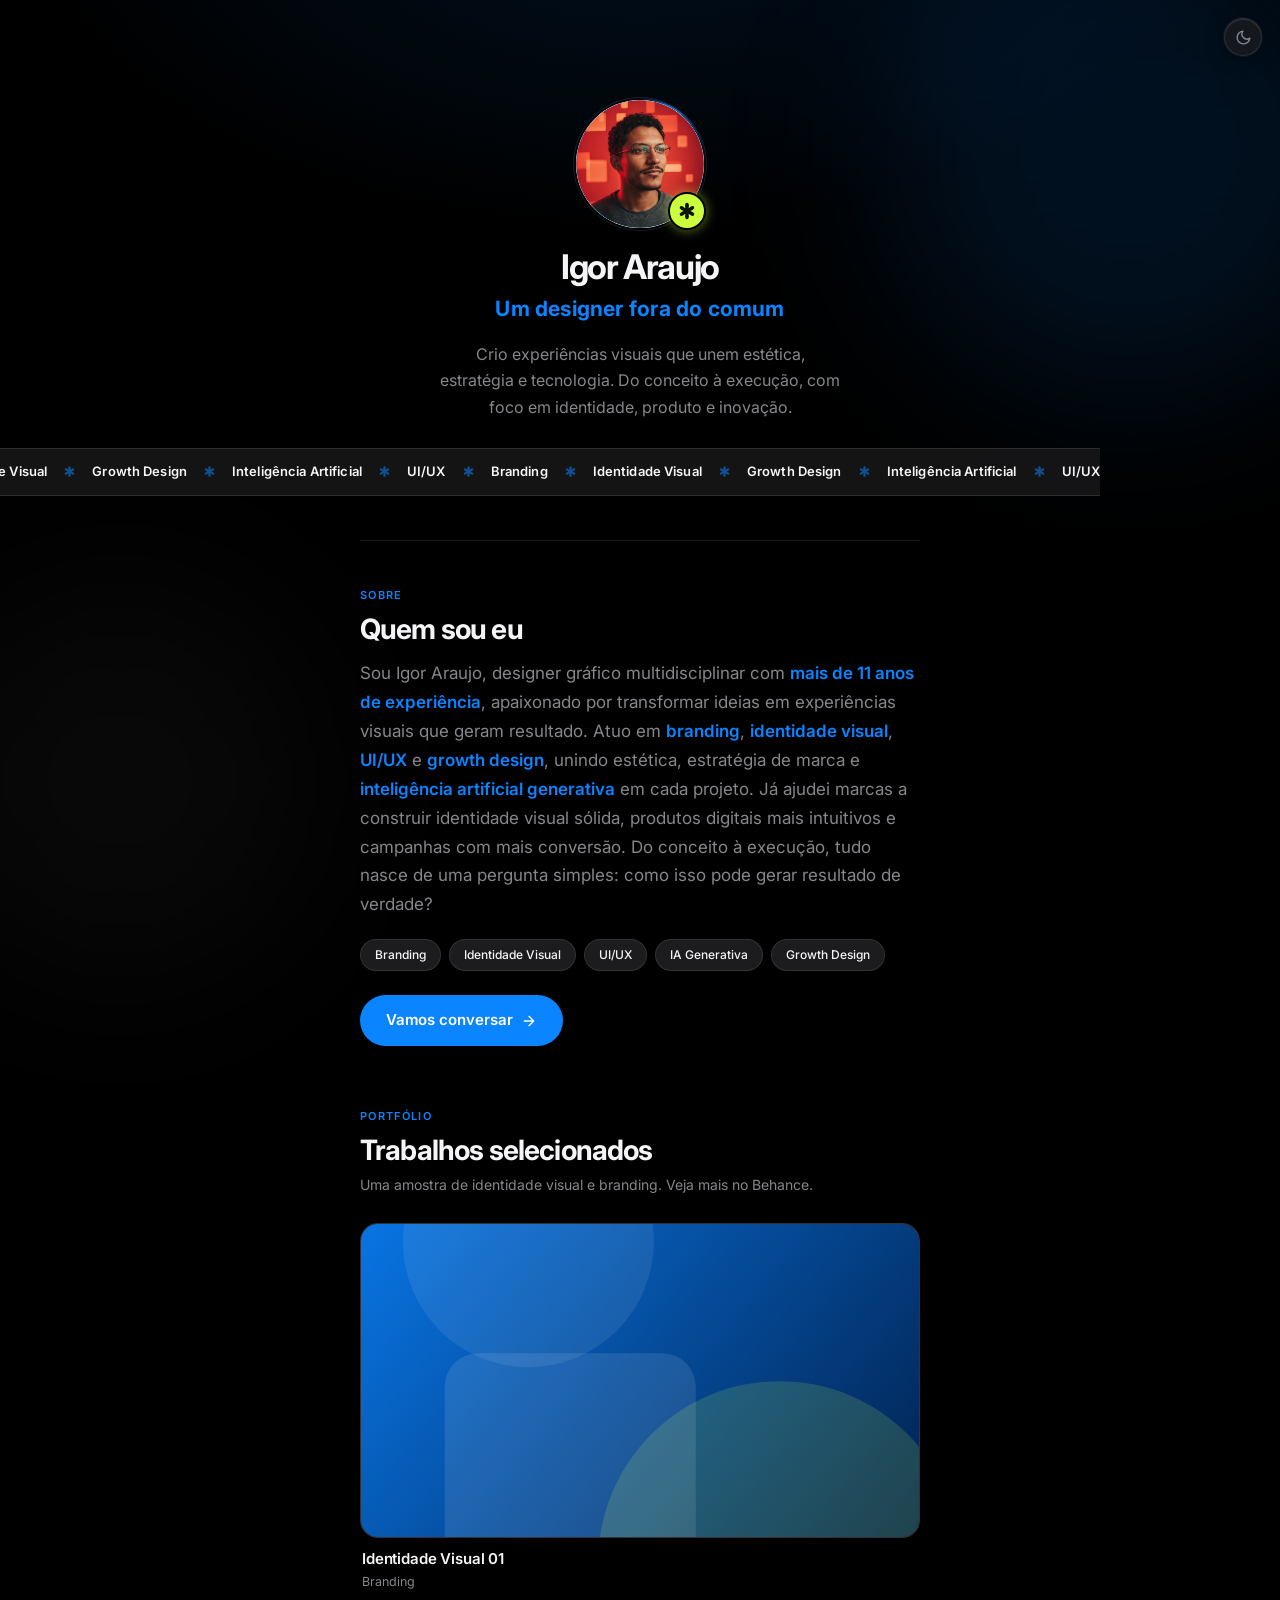
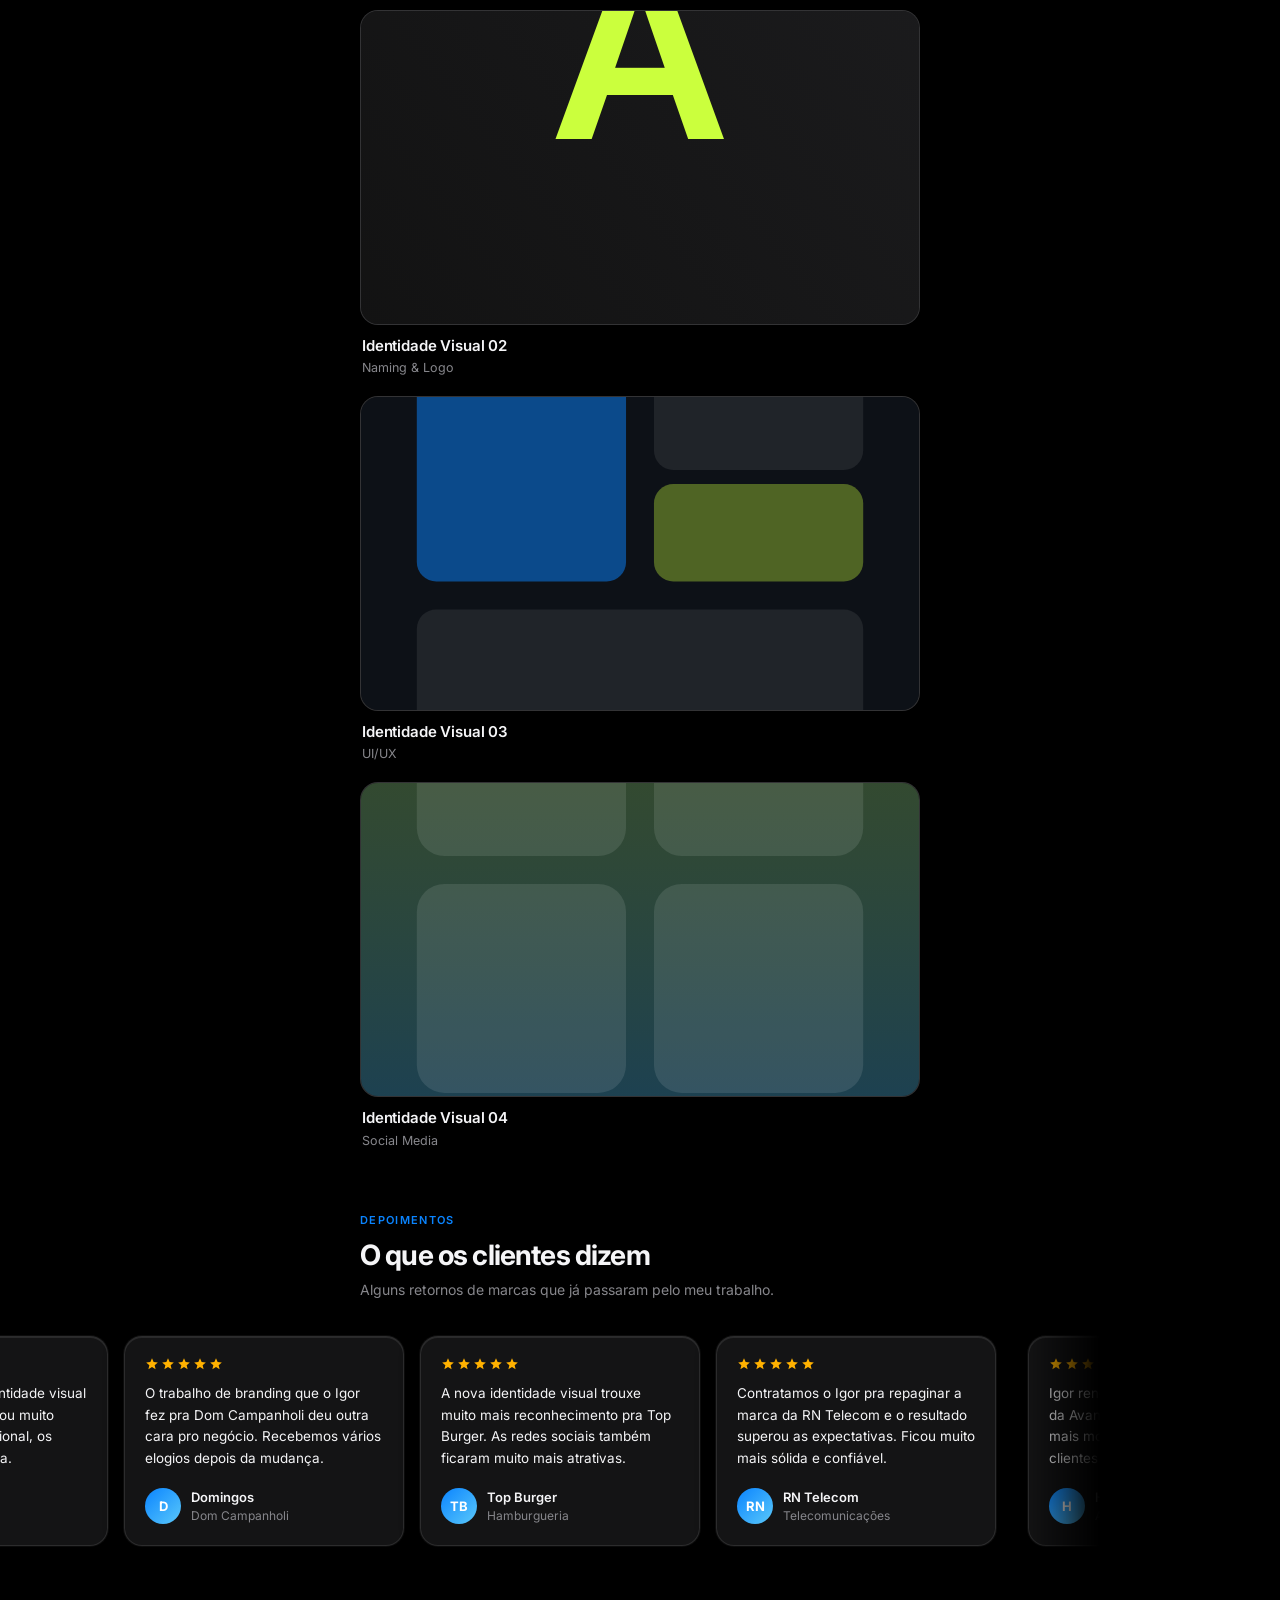
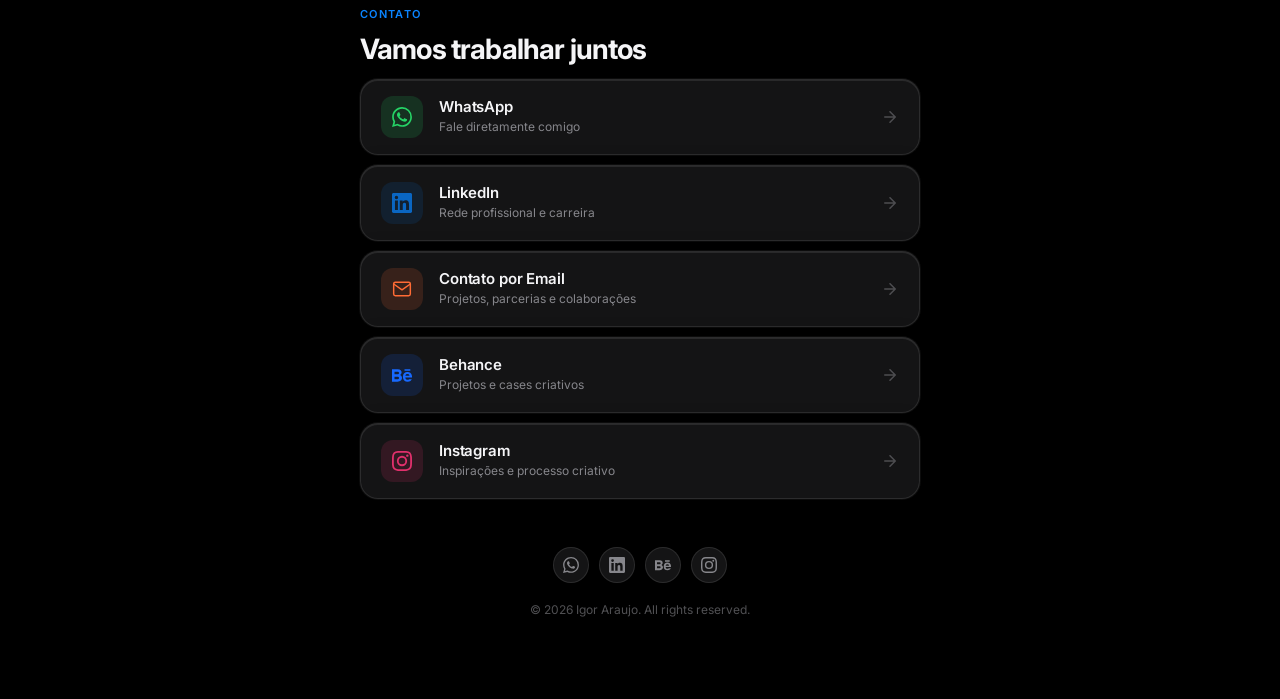
==== commit de9866cd: "Fix broken og:image/url, consolidate analytics, SEO and perf pass - Point og:image/twitter:image/og:" ====
--- a/index.html
+++ b/index.html
@@ -29,29 +29,32 @@
   <meta name="keywords" content="Igor Araujo, Designer, Designer Gráfico, Branding, Identidade Visual, UI/UX, Growth Design, Inteligência Artificial, Portfólio" />
   <meta name="author" content="Igor Araujo" />
   <meta name="robots" content="index, follow" />
+  <link rel="canonical" href="https://araijooii.github.io/link-bio/" />
 
   <!-- Open Graph -->
   <meta property="og:type" content="website" />
   <meta property="og:title" content="Igor Araujo • Um designer fora do comum" />
   <meta property="og:description" content="Designer multidisciplinar com mais de 11 anos de experiência em branding, identidade visual, UI/UX e growth design." />
-  <meta property="og:image" content="assets/images/og-image.jpg" />
-  <meta property="og:url" content="https://igoraraujo.com" />
+  <meta property="og:image" content="https://araijooii.github.io/link-bio/assets/images/profile.jpg" />
+  <meta property="og:url" content="https://araijooii.github.io/link-bio/" />
   <meta property="og:locale" content="pt_BR" />
 
   <!-- Twitter Card -->
   <meta name="twitter:card" content="summary_large_image" />
   <meta name="twitter:title" content="Igor Araujo • Um designer fora do comum" />
   <meta name="twitter:description" content="Designer multidisciplinar com mais de 11 anos de experiência em branding, identidade visual, UI/UX e growth design." />
-  <meta name="twitter:image" content="assets/images/og-image.jpg" />
+  <meta name="twitter:image" content="https://araijooii.github.io/link-bio/assets/images/profile.jpg" />
 
   <!-- Favicon -->
   <link rel="icon" type="image/svg+xml" href="assets/icons/favicon.svg" />
   <link rel="alternate icon" href="assets/icons/favicon.ico" />
 
-  <!-- Fonts -->
+  <!-- Fonts: preloaded and swapped in non-blocking, falls back to a normal stylesheet without JS -->
   <link rel="preconnect" href="https://fonts.googleapis.com" />
   <link rel="preconnect" href="https://fonts.gstatic.com" crossorigin />
-  <link href="https://fonts.googleapis.com/css2?family=Inter:wght@300;400;500;600;700&display=swap" rel="stylesheet" />
+  <link rel="preload" as="style" href="https://fonts.googleapis.com/css2?family=Inter:wght@300;400;500;600;700&display=swap" />
+  <link href="https://fonts.googleapis.com/css2?family=Inter:wght@300;400;500;600;700&display=swap" rel="stylesheet" media="print" onload="this.media='all'" />
+  <noscript><link href="https://fonts.googleapis.com/css2?family=Inter:wght@300;400;500;600;700&display=swap" rel="stylesheet" /></noscript>
 
   <!-- Inline theme init: prevents flash of wrong theme before CSS loads -->
   <script>
@@ -62,6 +65,25 @@
   </script>
 
   <link rel="stylesheet" href="style.css?v=15" />
+
+  <!-- Structured data: helps Google show a richer result for a personal profile -->
+  <script type="application/ld+json">
+  {
+    "@context": "https://schema.org",
+    "@type": "Person",
+    "name": "Igor Araujo",
+    "alternateName": "Um designer fora do comum",
+    "jobTitle": "Designer gráfico e growth designer",
+    "description": "Designer multidisciplinar com mais de 11 anos de experiência em branding, identidade visual, UI/UX e growth design.",
+    "url": "https://araijooii.github.io/link-bio/",
+    "image": "https://araijooii.github.io/link-bio/assets/images/profile.jpg",
+    "sameAs": [
+      "https://www.linkedin.com/in/igor-araujo-rafael-299566207/",
+      "https://www.behance.net/igoraraujo8",
+      "https://www.instagram.com/igoraraujo_dg/"
+    ]
+  }
+  </script>
 </head>
 <body>
 
@@ -78,6 +100,9 @@
         <ellipse cx="12" cy="5.6" rx="2.3" ry="3.5" transform="rotate(300 12 12)"/>
         <circle cx="12" cy="12" r="4.6"/>
       </g>
+    </symbol>
+    <symbol id="icon-star" viewBox="0 0 24 24">
+      <path fill="currentColor" d="M12 17.27L18.18 21l-1.64-7.03L22 9.24l-7.19-.61L12 2 9.19 8.63 2 9.24l5.46 4.73L5.82 21z"/>
     </symbol>
   </svg>
 
@@ -109,7 +134,7 @@
       <div class="avatar-wrapper animate-fade-up" style="--delay: 0ms">
         <div class="avatar avatar--photo">
           <span class="avatar__initials" aria-hidden="true">IA</span>
-          <img class="avatar__img" src="assets/images/profile.jpg" alt="Foto de Igor Araujo" onerror="this.remove()" />
+          <img class="avatar__img" src="assets/images/profile.jpg" alt="Foto de Igor Araujo" width="500" height="500" onerror="this.remove()" />
         </div>
         <div class="avatar-ring" aria-hidden="true"></div>
         <span class="avatar-badge" aria-hidden="true"><svg><use href="#icon-lion"/></svg></span>
@@ -160,14 +185,14 @@
         resultado de verdade?
       </p>
       <ul class="tag-list" aria-label="Áreas de atuação, clique para falar comigo sobre cada uma">
-        <li><a class="tag" href="https://wa.me/5527988112354?text=Ol%C3%A1%21%20Gostaria%20de%20um%20servi%C3%A7o%20de%20branding." target="_blank" rel="noopener noreferrer" data-goatcounter-click="tag-branding">Branding</a></li>
-        <li><a class="tag" href="https://wa.me/5527988112354?text=Ol%C3%A1%21%20Gostaria%20de%20um%20servi%C3%A7o%20de%20identidade%20visual." target="_blank" rel="noopener noreferrer" data-goatcounter-click="tag-identidade-visual">Identidade Visual</a></li>
-        <li><a class="tag" href="https://wa.me/5527988112354?text=Ol%C3%A1%21%20Gostaria%20de%20uma%20avalia%C3%A7%C3%A3o%20de%20UI%2FUX." target="_blank" rel="noopener noreferrer" data-goatcounter-click="tag-uiux">UI/UX</a></li>
-        <li><a class="tag" href="https://wa.me/5527988112354?text=Ol%C3%A1%21%20Gostaria%20de%20saber%20mais%20sobre%20IA%20generativa." target="_blank" rel="noopener noreferrer" data-goatcounter-click="tag-ia">IA Generativa</a></li>
-        <li><a class="tag" href="https://wa.me/5527988112354?text=Ol%C3%A1%21%20Gostaria%20de%20saber%20mais%20sobre%20growth%20design." target="_blank" rel="noopener noreferrer" data-goatcounter-click="tag-growth">Growth Design</a></li>
+        <li><a class="tag" href="https://wa.me/5527988112354?text=Ol%C3%A1%21%20Gostaria%20de%20um%20servi%C3%A7o%20de%20branding." target="_blank" rel="noopener noreferrer">Branding</a></li>
+        <li><a class="tag" href="https://wa.me/5527988112354?text=Ol%C3%A1%21%20Gostaria%20de%20um%20servi%C3%A7o%20de%20identidade%20visual." target="_blank" rel="noopener noreferrer">Identidade Visual</a></li>
+        <li><a class="tag" href="https://wa.me/5527988112354?text=Ol%C3%A1%21%20Gostaria%20de%20uma%20avalia%C3%A7%C3%A3o%20de%20UI%2FUX." target="_blank" rel="noopener noreferrer">UI/UX</a></li>
+        <li><a class="tag" href="https://wa.me/5527988112354?text=Ol%C3%A1%21%20Gostaria%20de%20saber%20mais%20sobre%20IA%20generativa." target="_blank" rel="noopener noreferrer">IA Generativa</a></li>
+        <li><a class="tag" href="https://wa.me/5527988112354?text=Ol%C3%A1%21%20Gostaria%20de%20saber%20mais%20sobre%20growth%20design." target="_blank" rel="noopener noreferrer">Growth Design</a></li>
       </ul>
 
-      <a class="cta-pulse" href="https://wa.me/5527988112354?text=Ol%C3%A1%21%20Vamos%20conversar%3F" target="_blank" rel="noopener noreferrer" data-goatcounter-click="cta-vamos-conversar">
+      <a class="cta-pulse" href="https://wa.me/5527988112354?text=Ol%C3%A1%21%20Vamos%20conversar%3F" target="_blank" rel="noopener noreferrer">
         Vamos conversar
         <svg viewBox="0 0 24 24" fill="none" stroke="currentColor" stroke-width="2" stroke-linecap="round" stroke-linejoin="round"><path d="M5 12h14M12 5l7 7-7 7"/></svg>
       </a>
@@ -181,12 +206,12 @@
 
       <!-- Placeholders abstratos só pra pré-visualizar os banners preenchidos. Troque assets/images/work-1.svg (2, 3, 4) e os títulos/tags abaixo pelos seus projetos reais -->
       <div class="work-banners">
-        <a class="work-banner" href="https://www.behance.net/igoraraujo8" target="_blank" rel="noopener noreferrer" data-goatcounter-click="work-1">
+        <a class="work-banner" href="https://www.behance.net/igoraraujo8" target="_blank" rel="noopener noreferrer">
           <span class="work-banner__media">
             <span class="work-banner__placeholder" aria-hidden="true">
               <svg viewBox="0 0 24 24" fill="none" stroke="currentColor" stroke-width="1.5" stroke-linecap="round" stroke-linejoin="round"><rect x="3" y="3" width="18" height="18" rx="3"/><circle cx="9" cy="9" r="2"/><path d="M21 15l-5-5L5 21"/></svg>
             </span>
-            <img src="assets/images/work-1.svg" alt="Projeto de identidade visual 01" loading="lazy" onerror="this.remove()" />
+            <img src="assets/images/work-1.svg" alt="Projeto de identidade visual 01" width="400" height="500" loading="lazy" onerror="this.remove()" />
             <span class="work-banner__shade" aria-hidden="true"></span>
           </span>
           <span class="work-banner__info">
@@ -195,12 +220,12 @@
           </span>
         </a>
 
-        <a class="work-banner" href="https://www.behance.net/igoraraujo8" target="_blank" rel="noopener noreferrer" data-goatcounter-click="work-2">
+        <a class="work-banner" href="https://www.behance.net/igoraraujo8" target="_blank" rel="noopener noreferrer">
           <span class="work-banner__media">
             <span class="work-banner__placeholder" aria-hidden="true">
               <svg viewBox="0 0 24 24" fill="none" stroke="currentColor" stroke-width="1.5" stroke-linecap="round" stroke-linejoin="round"><rect x="3" y="3" width="18" height="18" rx="3"/><circle cx="9" cy="9" r="2"/><path d="M21 15l-5-5L5 21"/></svg>
             </span>
-            <img src="assets/images/work-2.svg" alt="Projeto de identidade visual 02" loading="lazy" onerror="this.remove()" />
+            <img src="assets/images/work-2.svg" alt="Projeto de identidade visual 02" width="400" height="500" loading="lazy" onerror="this.remove()" />
             <span class="work-banner__shade" aria-hidden="true"></span>
           </span>
           <span class="work-banner__info">
@@ -209,12 +234,12 @@
           </span>
         </a>
 
-        <a class="work-banner" href="https://www.behance.net/igoraraujo8" target="_blank" rel="noopener noreferrer" data-goatcounter-click="work-3">
+        <a class="work-banner" href="https://www.behance.net/igoraraujo8" target="_blank" rel="noopener noreferrer">
           <span class="work-banner__media">
             <span class="work-banner__placeholder" aria-hidden="true">
               <svg viewBox="0 0 24 24" fill="none" stroke="currentColor" stroke-width="1.5" stroke-linecap="round" stroke-linejoin="round"><rect x="3" y="3" width="18" height="18" rx="3"/><circle cx="9" cy="9" r="2"/><path d="M21 15l-5-5L5 21"/></svg>
             </span>
-            <img src="assets/images/work-3.svg" alt="Projeto de identidade visual 03" loading="lazy" onerror="this.remove()" />
+            <img src="assets/images/work-3.svg" alt="Projeto de identidade visual 03" width="400" height="500" loading="lazy" onerror="this.remove()" />
             <span class="work-banner__shade" aria-hidden="true"></span>
           </span>
           <span class="work-banner__info">
@@ -223,12 +248,12 @@
           </span>
         </a>
 
-        <a class="work-banner" href="https://www.behance.net/igoraraujo8" target="_blank" rel="noopener noreferrer" data-goatcounter-click="work-4">
+        <a class="work-banner" href="https://www.behance.net/igoraraujo8" target="_blank" rel="noopener noreferrer">
           <span class="work-banner__media">
             <span class="work-banner__placeholder" aria-hidden="true">
               <svg viewBox="0 0 24 24" fill="none" stroke="currentColor" stroke-width="1.5" stroke-linecap="round" stroke-linejoin="round"><rect x="3" y="3" width="18" height="18" rx="3"/><circle cx="9" cy="9" r="2"/><path d="M21 15l-5-5L5 21"/></svg>
             </span>
-            <img src="assets/images/work-4.svg" alt="Projeto de identidade visual 04" loading="lazy" onerror="this.remove()" />
+            <img src="assets/images/work-4.svg" alt="Projeto de identidade visual 04" width="400" height="500" loading="lazy" onerror="this.remove()" />
             <span class="work-banner__shade" aria-hidden="true"></span>
           </span>
           <span class="work-banner__info">
@@ -251,11 +276,11 @@
         <div class="testimonial-marquee__group">
           <figure class="testimonial-card">
             <div class="testimonial-card__stars" aria-hidden="true">
-              <svg viewBox="0 0 24 24" fill="currentColor"><path d="M12 17.27L18.18 21l-1.64-7.03L22 9.24l-7.19-.61L12 2 9.19 8.63 2 9.24l5.46 4.73L5.82 21z"/></svg>
-              <svg viewBox="0 0 24 24" fill="currentColor"><path d="M12 17.27L18.18 21l-1.64-7.03L22 9.24l-7.19-.61L12 2 9.19 8.63 2 9.24l5.46 4.73L5.82 21z"/></svg>
-              <svg viewBox="0 0 24 24" fill="currentColor"><path d="M12 17.27L18.18 21l-1.64-7.03L22 9.24l-7.19-.61L12 2 9.19 8.63 2 9.24l5.46 4.73L5.82 21z"/></svg>
-              <svg viewBox="0 0 24 24" fill="currentColor"><path d="M12 17.27L18.18 21l-1.64-7.03L22 9.24l-7.19-.61L12 2 9.19 8.63 2 9.24l5.46 4.73L5.82 21z"/></svg>
-              <svg viewBox="0 0 24 24" fill="currentColor"><path d="M12 17.27L18.18 21l-1.64-7.03L22 9.24l-7.19-.61L12 2 9.19 8.63 2 9.24l5.46 4.73L5.82 21z"/></svg>
+              <svg class="star" aria-hidden="true"><use href="#icon-star"/></svg>
+              <svg class="star" aria-hidden="true"><use href="#icon-star"/></svg>
+              <svg class="star" aria-hidden="true"><use href="#icon-star"/></svg>
+              <svg class="star" aria-hidden="true"><use href="#icon-star"/></svg>
+              <svg class="star" aria-hidden="true"><use href="#icon-star"/></svg>
             </div>
             <blockquote class="testimonial-card__quote">Igor renovou toda a identidade visual da Avante Telecom. Ficou muito mais moderna e profissional, os clientes notaram na hora.</blockquote>
             <figcaption class="testimonial-card__author">
@@ -269,11 +294,11 @@
 
           <figure class="testimonial-card">
             <div class="testimonial-card__stars" aria-hidden="true">
-              <svg viewBox="0 0 24 24" fill="currentColor"><path d="M12 17.27L18.18 21l-1.64-7.03L22 9.24l-7.19-.61L12 2 9.19 8.63 2 9.24l5.46 4.73L5.82 21z"/></svg>
-              <svg viewBox="0 0 24 24" fill="currentColor"><path d="M12 17.27L18.18 21l-1.64-7.03L22 9.24l-7.19-.61L12 2 9.19 8.63 2 9.24l5.46 4.73L5.82 21z"/></svg>
-              <svg viewBox="0 0 24 24" fill="currentColor"><path d="M12 17.27L18.18 21l-1.64-7.03L22 9.24l-7.19-.61L12 2 9.19 8.63 2 9.24l5.46 4.73L5.82 21z"/></svg>
-              <svg viewBox="0 0 24 24" fill="currentColor"><path d="M12 17.27L18.18 21l-1.64-7.03L22 9.24l-7.19-.61L12 2 9.19 8.63 2 9.24l5.46 4.73L5.82 21z"/></svg>
-              <svg viewBox="0 0 24 24" fill="currentColor"><path d="M12 17.27L18.18 21l-1.64-7.03L22 9.24l-7.19-.61L12 2 9.19 8.63 2 9.24l5.46 4.73L5.82 21z"/></svg>
+              <svg class="star" aria-hidden="true"><use href="#icon-star"/></svg>
+              <svg class="star" aria-hidden="true"><use href="#icon-star"/></svg>
+              <svg class="star" aria-hidden="true"><use href="#icon-star"/></svg>
+              <svg class="star" aria-hidden="true"><use href="#icon-star"/></svg>
+              <svg class="star" aria-hidden="true"><use href="#icon-star"/></svg>
             </div>
             <blockquote class="testimonial-card__quote">O trabalho de branding que o Igor fez pra Dom Campanholi deu outra cara pro negócio. Recebemos vários elogios depois da mudança.</blockquote>
             <figcaption class="testimonial-card__author">
@@ -287,11 +312,11 @@
 
           <figure class="testimonial-card">
             <div class="testimonial-card__stars" aria-hidden="true">
-              <svg viewBox="0 0 24 24" fill="currentColor"><path d="M12 17.27L18.18 21l-1.64-7.03L22 9.24l-7.19-.61L12 2 9.19 8.63 2 9.24l5.46 4.73L5.82 21z"/></svg>
-              <svg viewBox="0 0 24 24" fill="currentColor"><path d="M12 17.27L18.18 21l-1.64-7.03L22 9.24l-7.19-.61L12 2 9.19 8.63 2 9.24l5.46 4.73L5.82 21z"/></svg>
-              <svg viewBox="0 0 24 24" fill="currentColor"><path d="M12 17.27L18.18 21l-1.64-7.03L22 9.24l-7.19-.61L12 2 9.19 8.63 2 9.24l5.46 4.73L5.82 21z"/></svg>
-              <svg viewBox="0 0 24 24" fill="currentColor"><path d="M12 17.27L18.18 21l-1.64-7.03L22 9.24l-7.19-.61L12 2 9.19 8.63 2 9.24l5.46 4.73L5.82 21z"/></svg>
-              <svg viewBox="0 0 24 24" fill="currentColor"><path d="M12 17.27L18.18 21l-1.64-7.03L22 9.24l-7.19-.61L12 2 9.19 8.63 2 9.24l5.46 4.73L5.82 21z"/></svg>
+              <svg class="star" aria-hidden="true"><use href="#icon-star"/></svg>
+              <svg class="star" aria-hidden="true"><use href="#icon-star"/></svg>
+              <svg class="star" aria-hidden="true"><use href="#icon-star"/></svg>
+              <svg class="star" aria-hidden="true"><use href="#icon-star"/></svg>
+              <svg class="star" aria-hidden="true"><use href="#icon-star"/></svg>
             </div>
             <blockquote class="testimonial-card__quote">A nova identidade visual trouxe muito mais reconhecimento pra Top Burger. As redes sociais também ficaram muito mais atrativas.</blockquote>
             <figcaption class="testimonial-card__author">
@@ -305,11 +330,11 @@
 
           <figure class="testimonial-card">
             <div class="testimonial-card__stars" aria-hidden="true">
-              <svg viewBox="0 0 24 24" fill="currentColor"><path d="M12 17.27L18.18 21l-1.64-7.03L22 9.24l-7.19-.61L12 2 9.19 8.63 2 9.24l5.46 4.73L5.82 21z"/></svg>
-              <svg viewBox="0 0 24 24" fill="currentColor"><path d="M12 17.27L18.18 21l-1.64-7.03L22 9.24l-7.19-.61L12 2 9.19 8.63 2 9.24l5.46 4.73L5.82 21z"/></svg>
-              <svg viewBox="0 0 24 24" fill="currentColor"><path d="M12 17.27L18.18 21l-1.64-7.03L22 9.24l-7.19-.61L12 2 9.19 8.63 2 9.24l5.46 4.73L5.82 21z"/></svg>
-              <svg viewBox="0 0 24 24" fill="currentColor"><path d="M12 17.27L18.18 21l-1.64-7.03L22 9.24l-7.19-.61L12 2 9.19 8.63 2 9.24l5.46 4.73L5.82 21z"/></svg>
-              <svg viewBox="0 0 24 24" fill="currentColor"><path d="M12 17.27L18.18 21l-1.64-7.03L22 9.24l-7.19-.61L12 2 9.19 8.63 2 9.24l5.46 4.73L5.82 21z"/></svg>
+              <svg class="star" aria-hidden="true"><use href="#icon-star"/></svg>
+              <svg class="star" aria-hidden="true"><use href="#icon-star"/></svg>
+              <svg class="star" aria-hidden="true"><use href="#icon-star"/></svg>
+              <svg class="star" aria-hidden="true"><use href="#icon-star"/></svg>
+              <svg class="star" aria-hidden="true"><use href="#icon-star"/></svg>
             </div>
             <blockquote class="testimonial-card__quote">Contratamos o Igor pra repaginar a marca da RN Telecom e o resultado superou as expectativas. Ficou muito mais sólida e confiável.</blockquote>
             <figcaption class="testimonial-card__author">
@@ -325,11 +350,11 @@
         <div class="testimonial-marquee__group" aria-hidden="true">
           <figure class="testimonial-card">
             <div class="testimonial-card__stars" aria-hidden="true">
-              <svg viewBox="0 0 24 24" fill="currentColor"><path d="M12 17.27L18.18 21l-1.64-7.03L22 9.24l-7.19-.61L12 2 9.19 8.63 2 9.24l5.46 4.73L5.82 21z"/></svg>
-              <svg viewBox="0 0 24 24" fill="currentColor"><path d="M12 17.27L18.18 21l-1.64-7.03L22 9.24l-7.19-.61L12 2 9.19 8.63 2 9.24l5.46 4.73L5.82 21z"/></svg>
-              <svg viewBox="0 0 24 24" fill="currentColor"><path d="M12 17.27L18.18 21l-1.64-7.03L22 9.24l-7.19-.61L12 2 9.19 8.63 2 9.24l5.46 4.73L5.82 21z"/></svg>
-              <svg viewBox="0 0 24 24" fill="currentColor"><path d="M12 17.27L18.18 21l-1.64-7.03L22 9.24l-7.19-.61L12 2 9.19 8.63 2 9.24l5.46 4.73L5.82 21z"/></svg>
-              <svg viewBox="0 0 24 24" fill="currentColor"><path d="M12 17.27L18.18 21l-1.64-7.03L22 9.24l-7.19-.61L12 2 9.19 8.63 2 9.24l5.46 4.73L5.82 21z"/></svg>
+              <svg class="star" aria-hidden="true"><use href="#icon-star"/></svg>
+              <svg class="star" aria-hidden="true"><use href="#icon-star"/></svg>
+              <svg class="star" aria-hidden="true"><use href="#icon-star"/></svg>
+              <svg class="star" aria-hidden="true"><use href="#icon-star"/></svg>
+              <svg class="star" aria-hidden="true"><use href="#icon-star"/></svg>
             </div>
             <blockquote class="testimonial-card__quote">Igor renovou toda a identidade visual da Avante Telecom. Ficou muito mais moderna e profissional, os clientes notaram na hora.</blockquote>
             <figcaption class="testimonial-card__author">
@@ -343,11 +368,11 @@
 
           <figure class="testimonial-card">
             <div class="testimonial-card__stars" aria-hidden="true">
-              <svg viewBox="0 0 24 24" fill="currentColor"><path d="M12 17.27L18.18 21l-1.64-7.03L22 9.24l-7.19-.61L12 2 9.19 8.63 2 9.24l5.46 4.73L5.82 21z"/></svg>
-              <svg viewBox="0 0 24 24" fill="currentColor"><path d="M12 17.27L18.18 21l-1.64-7.03L22 9.24l-7.19-.61L12 2 9.19 8.63 2 9.24l5.46 4.73L5.82 21z"/></svg>
-              <svg viewBox="0 0 24 24" fill="currentColor"><path d="M12 17.27L18.18 21l-1.64-7.03L22 9.24l-7.19-.61L12 2 9.19 8.63 2 9.24l5.46 4.73L5.82 21z"/></svg>
-              <svg viewBox="0 0 24 24" fill="currentColor"><path d="M12 17.27L18.18 21l-1.64-7.03L22 9.24l-7.19-.61L12 2 9.19 8.63 2 9.24l5.46 4.73L5.82 21z"/></svg>
-              <svg viewBox="0 0 24 24" fill="currentColor"><path d="M12 17.27L18.18 21l-1.64-7.03L22 9.24l-7.19-.61L12 2 9.19 8.63 2 9.24l5.46 4.73L5.82 21z"/></svg>
+              <svg class="star" aria-hidden="true"><use href="#icon-star"/></svg>
+              <svg class="star" aria-hidden="true"><use href="#icon-star"/></svg>
+              <svg class="star" aria-hidden="true"><use href="#icon-star"/></svg>
+              <svg class="star" aria-hidden="true"><use href="#icon-star"/></svg>
+              <svg class="star" aria-hidden="true"><use href="#icon-star"/></svg>
             </div>
             <blockquote class="testimonial-card__quote">O trabalho de branding que o Igor fez pra Dom Campanholi deu outra cara pro negócio. Recebemos vários elogios depois da mudança.</blockquote>
             <figcaption class="testimonial-card__author">
@@ -361,11 +386,11 @@
 
           <figure class="testimonial-card">
             <div class="testimonial-card__stars" aria-hidden="true">
-              <svg viewBox="0 0 24 24" fill="currentColor"><path d="M12 17.27L18.18 21l-1.64-7.03L22 9.24l-7.19-.61L12 2 9.19 8.63 2 9.24l5.46 4.73L5.82 21z"/></svg>
-              <svg viewBox="0 0 24 24" fill="currentColor"><path d="M12 17.27L18.18 21l-1.64-7.03L22 9.24l-7.19-.61L12 2 9.19 8.63 2 9.24l5.46 4.73L5.82 21z"/></svg>
-              <svg viewBox="0 0 24 24" fill="currentColor"><path d="M12 17.27L18.18 21l-1.64-7.03L22 9.24l-7.19-.61L12 2 9.19 8.63 2 9.24l5.46 4.73L5.82 21z"/></svg>
-              <svg viewBox="0 0 24 24" fill="currentColor"><path d="M12 17.27L18.18 21l-1.64-7.03L22 9.24l-7.19-.61L12 2 9.19 8.63 2 9.24l5.46 4.73L5.82 21z"/></svg>
-              <svg viewBox="0 0 24 24" fill="currentColor"><path d="M12 17.27L18.18 21l-1.64-7.03L22 9.24l-7.19-.61L12 2 9.19 8.63 2 9.24l5.46 4.73L5.82 21z"/></svg>
+              <svg class="star" aria-hidden="true"><use href="#icon-star"/></svg>
+              <svg class="star" aria-hidden="true"><use href="#icon-star"/></svg>
+              <svg class="star" aria-hidden="true"><use href="#icon-star"/></svg>
+              <svg class="star" aria-hidden="true"><use href="#icon-star"/></svg>
+              <svg class="star" aria-hidden="true"><use href="#icon-star"/></svg>
             </div>
             <blockquote class="testimonial-card__quote">A nova identidade visual trouxe muito mais reconhecimento pra Top Burger. As redes sociais também ficaram muito mais atrativas.</blockquote>
             <figcaption class="testimonial-card__author">
@@ -379,11 +404,11 @@
 
           <figure class="testimonial-card">
             <div class="testimonial-card__stars" aria-hidden="true">
-              <svg viewBox="0 0 24 24" fill="currentColor"><path d="M12 17.27L18.18 21l-1.64-7.03L22 9.24l-7.19-.61L12 2 9.19 8.63 2 9.24l5.46 4.73L5.82 21z"/></svg>
-              <svg viewBox="0 0 24 24" fill="currentColor"><path d="M12 17.27L18.18 21l-1.64-7.03L22 9.24l-7.19-.61L12 2 9.19 8.63 2 9.24l5.46 4.73L5.82 21z"/></svg>
-              <svg viewBox="0 0 24 24" fill="currentColor"><path d="M12 17.27L18.18 21l-1.64-7.03L22 9.24l-7.19-.61L12 2 9.19 8.63 2 9.24l5.46 4.73L5.82 21z"/></svg>
-              <svg viewBox="0 0 24 24" fill="currentColor"><path d="M12 17.27L18.18 21l-1.64-7.03L22 9.24l-7.19-.61L12 2 9.19 8.63 2 9.24l5.46 4.73L5.82 21z"/></svg>
-              <svg viewBox="0 0 24 24" fill="currentColor"><path d="M12 17.27L18.18 21l-1.64-7.03L22 9.24l-7.19-.61L12 2 9.19 8.63 2 9.24l5.46 4.73L5.82 21z"/></svg>
+              <svg class="star" aria-hidden="true"><use href="#icon-star"/></svg>
+              <svg class="star" aria-hidden="true"><use href="#icon-star"/></svg>
+              <svg class="star" aria-hidden="true"><use href="#icon-star"/></svg>
+              <svg class="star" aria-hidden="true"><use href="#icon-star"/></svg>
+              <svg class="star" aria-hidden="true"><use href="#icon-star"/></svg>
             </div>
             <blockquote class="testimonial-card__quote">Contratamos o Igor pra repaginar a marca da RN Telecom e o resultado superou as expectativas. Ficou muito mais sólida e confiável.</blockquote>
             <figcaption class="testimonial-card__author">
@@ -400,11 +425,12 @@
 
     <!-- Contato: agora vem por último, depois de sobre e trabalhos -->
     <span class="kicker links-kicker reveal">CONTATO</span>
+    <h2 class="section-title links-title reveal">Vamos trabalhar juntos</h2>
     <nav class="links reveal" aria-label="Links profissionais">
 
       <a href="https://wa.me/5527988112354?text=Ol%C3%A1%21%20Gostaria%20de%20saber%20mais%20sobre%20o%20seu%20trabalho%2C%20Igor." target="_blank" rel="noopener noreferrer"
          class="link-card" data-label="WhatsApp"
-         data-goatcounter-click="link-whatsapp">
+        >
         <span class="link-card__icon" aria-hidden="true">
           <svg viewBox="0 0 24 24" fill="currentColor"><path d="M17.472 14.382c-.297-.149-1.758-.867-2.03-.967-.273-.099-.471-.148-.67.15-.197.297-.767.966-.94 1.164-.173.199-.347.223-.644.075-.297-.15-1.255-.463-2.39-1.475-.883-.788-1.48-1.761-1.653-2.059-.173-.297-.018-.458.13-.606.134-.133.298-.347.446-.52.149-.174.198-.298.298-.497.099-.198.05-.371-.025-.52-.075-.149-.669-1.612-.916-2.207-.242-.579-.487-.5-.669-.51-.173-.008-.371-.01-.57-.01-.198 0-.52.074-.792.372-.272.297-1.04 1.016-1.04 2.479 0 1.462 1.065 2.875 1.213 3.074.149.198 2.096 3.2 5.077 4.487.709.306 1.262.489 1.694.625.712.227 1.36.195 1.871.118.571-.085 1.758-.719 2.006-1.413.248-.694.248-1.289.173-1.413-.074-.124-.272-.198-.57-.347m-5.421 7.403h-.004a9.87 9.87 0 01-5.031-1.378l-.361-.214-3.741.982.998-3.648-.235-.374a9.86 9.86 0 01-1.51-5.26c.001-5.45 4.436-9.884 9.888-9.884 2.64 0 5.122 1.03 6.988 2.898a9.825 9.825 0 012.893 6.994c-.003 5.45-4.437 9.884-9.885 9.884m8.413-18.297A11.815 11.815 0 0012.05 0C5.495 0 .16 5.335.157 11.892c0 2.096.547 4.142 1.588 5.945L.057 24l6.305-1.654a11.882 11.882 0 005.683 1.448h.005c6.554 0 11.89-5.335 11.893-11.893a11.821 11.821 0 00-3.48-8.413z"/></svg>
         </span>
@@ -419,7 +445,7 @@
 
       <a href="https://www.linkedin.com/in/igor-araujo-rafael-299566207/" target="_blank" rel="noopener noreferrer"
          class="link-card" data-label="LinkedIn"
-         data-goatcounter-click="link-linkedin">
+        >
         <span class="link-card__icon" aria-hidden="true">
           <svg viewBox="0 0 24 24" fill="currentColor"><path d="M20.447 20.452h-3.554v-5.569c0-1.328-.027-3.037-1.852-3.037-1.853 0-2.136 1.445-2.136 2.939v5.667H9.351V9h3.414v1.561h.046c.477-.9 1.637-1.85 3.37-1.85 3.601 0 4.267 2.37 4.267 5.455v6.286zM5.337 7.433a2.062 2.062 0 01-2.063-2.065 2.064 2.064 0 112.063 2.065zm1.782 13.019H3.555V9h3.564v11.452zM22.225 0H1.771C.792 0 0 .774 0 1.729v20.542C0 23.227.792 24 1.771 24h20.451C23.2 24 24 23.227 24 22.271V1.729C24 .774 23.2 0 22.222 0h.003z"/></svg>
         </span>
@@ -434,7 +460,7 @@
 
       <a href="mailto:mkt.igor2022@gmail.com"
          class="link-card" data-label="Email"
-         data-goatcounter-click="link-email">
+        >
         <span class="link-card__icon" aria-hidden="true">
           <svg viewBox="0 0 24 24" fill="none" stroke="currentColor" stroke-width="1.75" stroke-linecap="round" stroke-linejoin="round"><path d="M4 4h16c1.1 0 2 .9 2 2v12c0 1.1-.9 2-2 2H4c-1.1 0-2-.9-2-2V6c0-1.1.9-2 2-2z"/><polyline points="22,6 12,13 2,6"/></svg>
         </span>
@@ -449,7 +475,7 @@
 
       <a href="https://www.behance.net/igoraraujo8" target="_blank" rel="noopener noreferrer"
          class="link-card" data-label="Behance"
-         data-goatcounter-click="link-behance">
+        >
         <span class="link-card__icon" aria-hidden="true">
           <svg viewBox="0 0 24 24" fill="currentColor"><path d="M22 7h-7v-2h7v2zm1.726 10c-.442 1.297-2.029 3-5.101 3-3.074 0-5.564-1.729-5.564-5.675 0-3.91 2.325-5.92 5.466-5.92 3.082 0 4.964 1.782 5.375 4.426.078.506.109 1.188.095 2.14h-8.027c.13 3.211 3.483 3.312 4.588 2.029h3.168zm-7.686-4h4.965c-.105-1.547-1.136-2.219-2.477-2.219-1.466 0-2.277.768-2.488 2.219zm-9.574 6.988h-6.466v-14.967h6.953c5.476.081 5.58 5.444 2.72 6.906 3.461 1.26 3.577 8.061-3.207 8.061zm-3.466-8.988h3.584c2.508 0 2.906-3-.312-3h-3.272v3zm3.391 3h-3.391v3.016h3.341c3.055 0 2.868-3.016.05-3.016z"/></svg>
         </span>
@@ -464,7 +490,7 @@
 
       <a href="https://www.instagram.com/igoraraujo_dg/" target="_blank" rel="noopener noreferrer"
          class="link-card" data-label="Instagram"
-         data-goatcounter-click="link-instagram">
+        >
         <span class="link-card__icon" aria-hidden="true">
           <svg viewBox="0 0 24 24" fill="currentColor"><path d="M12 2.163c3.204 0 3.584.012 4.85.07 3.252.148 4.771 1.691 4.919 4.919.058 1.265.069 1.645.069 4.849 0 3.205-.012 3.584-.069 4.849-.149 3.225-1.664 4.771-4.919 4.919-1.266.058-1.644.07-4.85.07-3.204 0-3.584-.012-4.849-.07-3.26-.149-4.771-1.699-4.919-4.92-.058-1.265-.07-1.644-.07-4.849 0-3.204.013-3.583.07-4.849.149-3.227 1.664-4.771 4.919-4.919 1.266-.057 1.645-.069 4.849-.069zm0-2.163c-3.259 0-3.667.014-4.947.072-4.358.2-6.78 2.618-6.98 6.98-.059 1.281-.073 1.689-.073 4.948 0 3.259.014 3.668.072 4.948.2 4.358 2.618 6.78 6.98 6.98 1.281.058 1.689.072 4.948.072 3.259 0 3.668-.014 4.948-.072 4.354-.2 6.782-2.618 6.979-6.98.059-1.28.073-1.689.073-4.948 0-3.259-.014-3.667-.072-4.947-.196-4.354-2.617-6.78-6.979-6.98-1.281-.059-1.69-.073-4.949-.073zm0 5.838a6.162 6.162 0 100 12.324 6.162 6.162 0 000-12.324zM12 16a4 4 0 110-8 4 4 0 010 8zm6.406-11.845a1.44 1.44 0 100 2.881 1.44 1.44 0 000-2.881z"/></svg>
         </span>
@@ -483,19 +509,19 @@
     <footer class="footer animate-fade-up" style="--delay: 660ms">
       <nav class="footer__socials" aria-label="Redes sociais">
         <a href="https://wa.me/5527988112354?text=Ol%C3%A1%21%20Gostaria%20de%20saber%20mais%20sobre%20o%20seu%20trabalho%2C%20Igor." target="_blank" rel="noopener noreferrer"
-           class="social-icon" aria-label="WhatsApp" data-goatcounter-click="footer-whatsapp">
+           class="social-icon" aria-label="WhatsApp">
           <svg viewBox="0 0 24 24" fill="currentColor"><path d="M17.472 14.382c-.297-.149-1.758-.867-2.03-.967-.273-.099-.471-.148-.67.15-.197.297-.767.966-.94 1.164-.173.199-.347.223-.644.075-.297-.15-1.255-.463-2.39-1.475-.883-.788-1.48-1.761-1.653-2.059-.173-.297-.018-.458.13-.606.134-.133.298-.347.446-.52.149-.174.198-.298.298-.497.099-.198.05-.371-.025-.52-.075-.149-.669-1.612-.916-2.207-.242-.579-.487-.5-.669-.51-.173-.008-.371-.01-.57-.01-.198 0-.52.074-.792.372-.272.297-1.04 1.016-1.04 2.479 0 1.462 1.065 2.875 1.213 3.074.149.198 2.096 3.2 5.077 4.487.709.306 1.262.489 1.694.625.712.227 1.36.195 1.871.118.571-.085 1.758-.719 2.006-1.413.248-.694.248-1.289.173-1.413-.074-.124-.272-.198-.57-.347m-5.421 7.403h-.004a9.87 9.87 0 01-5.031-1.378l-.361-.214-3.741.982.998-3.648-.235-.374a9.86 9.86 0 01-1.51-5.26c.001-5.45 4.436-9.884 9.888-9.884 2.64 0 5.122 1.03 6.988 2.898a9.825 9.825 0 012.893 6.994c-.003 5.45-4.437 9.884-9.885 9.884m8.413-18.297A11.815 11.815 0 0012.05 0C5.495 0 .16 5.335.157 11.892c0 2.096.547 4.142 1.588 5.945L.057 24l6.305-1.654a11.882 11.882 0 005.683 1.448h.005c6.554 0 11.89-5.335 11.893-11.893a11.821 11.821 0 00-3.48-8.413z"/></svg>
         </a>
         <a href="https://www.linkedin.com/in/igor-araujo-rafael-299566207/" target="_blank" rel="noopener noreferrer"
-           class="social-icon" aria-label="LinkedIn" data-goatcounter-click="footer-linkedin">
+           class="social-icon" aria-label="LinkedIn">
           <svg viewBox="0 0 24 24" fill="currentColor"><path d="M20.447 20.452h-3.554v-5.569c0-1.328-.027-3.037-1.852-3.037-1.853 0-2.136 1.445-2.136 2.939v5.667H9.351V9h3.414v1.561h.046c.477-.9 1.637-1.85 3.37-1.85 3.601 0 4.267 2.37 4.267 5.455v6.286zM5.337 7.433a2.062 2.062 0 01-2.063-2.065 2.064 2.064 0 112.063 2.065zm1.782 13.019H3.555V9h3.564v11.452zM22.225 0H1.771C.792 0 0 .774 0 1.729v20.542C0 23.227.792 24 1.771 24h20.451C23.2 24 24 23.227 24 22.271V1.729C24 .774 23.2 0 22.222 0h.003z"/></svg>
         </a>
         <a href="https://www.behance.net/igoraraujo8" target="_blank" rel="noopener noreferrer"
-           class="social-icon" aria-label="Behance" data-goatcounter-click="footer-behance">
+           class="social-icon" aria-label="Behance">
           <svg viewBox="0 0 24 24" fill="currentColor"><path d="M22 7h-7v-2h7v2zm1.726 10c-.442 1.297-2.029 3-5.101 3-3.074 0-5.564-1.729-5.564-5.675 0-3.91 2.325-5.92 5.466-5.92 3.082 0 4.964 1.782 5.375 4.426.078.506.109 1.188.095 2.14h-8.027c.13 3.211 3.483 3.312 4.588 2.029h3.168zm-7.686-4h4.965c-.105-1.547-1.136-2.219-2.477-2.219-1.466 0-2.277.768-2.488 2.219zm-9.574 6.988h-6.466v-14.967h6.953c5.476.081 5.58 5.444 2.72 6.906 3.461 1.26 3.577 8.061-3.207 8.061zm-3.466-8.988h3.584c2.508 0 2.906-3-.312-3h-3.272v3zm3.391 3h-3.391v3.016h3.341c3.055 0 2.868-3.016.05-3.016z"/></svg>
         </a>
         <a href="https://www.instagram.com/igoraraujo_dg/" target="_blank" rel="noopener noreferrer"
-           class="social-icon" aria-label="Instagram" data-goatcounter-click="footer-instagram">
+           class="social-icon" aria-label="Instagram">
           <svg viewBox="0 0 24 24" fill="currentColor"><path d="M12 2.163c3.204 0 3.584.012 4.85.07 3.252.148 4.771 1.691 4.919 4.919.058 1.265.069 1.645.069 4.849 0 3.205-.012 3.584-.069 4.849-.149 3.225-1.664 4.771-4.919 4.919-1.266.058-1.644.07-4.85.07-3.204 0-3.584-.012-4.849-.07-3.26-.149-4.771-1.699-4.919-4.92-.058-1.265-.07-1.644-.07-4.849 0-3.204.013-3.583.07-4.849.149-3.227 1.664-4.771 4.919-4.919 1.266-.057 1.645-.069 4.849-.069zm0-2.163c-3.259 0-3.667.014-4.947.072-4.358.2-6.78 2.618-6.98 6.98-.059 1.281-.073 1.689-.073 4.948 0 3.259.014 3.668.072 4.948.2 4.358 2.618 6.78 6.98 6.98 1.281.058 1.689.072 4.948.072 3.259 0 3.668-.014 4.948-.072 4.354-.2 6.782-2.618 6.979-6.98.059-1.28.073-1.689.073-4.948 0-3.259-.014-3.667-.072-4.947-.196-4.354-2.617-6.78-6.979-6.98-1.281-.059-1.69-.073-4.949-.073zm0 5.838a6.162 6.162 0 100 12.324 6.162 6.162 0 000-12.324zM12 16a4 4 0 110-8 4 4 0 010 8zm6.406-11.845a1.44 1.44 0 100 2.881 1.44 1.44 0 000-2.881z"/></svg>
         </a>
       </nav>
@@ -505,9 +531,5 @@
   </main>
 
   <script src="script.js?v=6"></script>
-
-  <!-- Analytics (GoatCounter) -->
-  <script data-goatcounter="https://igoraraujo.goatcounter.com/count"
-          async src="//gc.zgo.at/count.js"></script>
 </body>
 </html>
--- a/style.css
+++ b/style.css
@@ -19,8 +19,8 @@
   --accent-hover: #0077ED;
   --neon: #CBFF3D;
   --neon-glow: rgba(203, 255, 61, 0.5);
-  --shadow-card: 0 2px 20px rgba(0, 0, 0, 0.06), 0 0 0 1px rgba(0, 0, 0, 0.05);
-  --shadow-card-hover: 0 8px 40px rgba(0, 0, 0, 0.12), 0 0 0 1px rgba(0, 0, 0, 0.06);
+  --shadow-card: 0 2px 20px rgba(0, 0, 0, 0.06), 0 0 0 1px rgba(0, 0, 0, 0.05), inset 0 1px 0 rgba(255, 255, 255, 0.5);
+  --shadow-card-hover: 0 8px 40px rgba(0, 0, 0, 0.12), 0 0 0 1px rgba(0, 0, 0, 0.06), inset 0 1px 0 rgba(255, 255, 255, 0.6);
   --radius-card: 18px;
   --radius-avatar: 50%;
   --transition: all 0.3s cubic-bezier(0.4, 0, 0.2, 1);
@@ -41,8 +41,8 @@
     --text-secondary: #86868B;
     --accent: #0A84FF;
     --accent-rgb: 10, 132, 255;
-    --shadow-card: 0 2px 20px rgba(0, 0, 0, 0.4), 0 0 0 1px rgba(255, 255, 255, 0.06);
-    --shadow-card-hover: 0 8px 40px rgba(0, 0, 0, 0.6), 0 0 0 1px rgba(255, 255, 255, 0.1);
+    --shadow-card: 0 2px 20px rgba(0, 0, 0, 0.4), 0 0 0 1px rgba(255, 255, 255, 0.06), inset 0 1px 0 rgba(255, 255, 255, 0.09);
+    --shadow-card-hover: 0 8px 40px rgba(0, 0, 0, 0.6), 0 0 0 1px rgba(255, 255, 255, 0.1), inset 0 1px 0 rgba(255, 255, 255, 0.14);
     --orb-1: rgba(10, 132, 255, 0.12);
     --orb-2: rgba(255, 255, 255, 0.03);
   }
@@ -58,8 +58,8 @@
   --text-secondary: #86868B;
   --accent: #0A84FF;
   --accent-rgb: 10, 132, 255;
-  --shadow-card: 0 2px 20px rgba(0, 0, 0, 0.4), 0 0 0 1px rgba(255, 255, 255, 0.06);
-  --shadow-card-hover: 0 8px 40px rgba(0, 0, 0, 0.6), 0 0 0 1px rgba(255, 255, 255, 0.1);
+  --shadow-card: 0 2px 20px rgba(0, 0, 0, 0.4), 0 0 0 1px rgba(255, 255, 255, 0.06), inset 0 1px 0 rgba(255, 255, 255, 0.09);
+  --shadow-card-hover: 0 8px 40px rgba(0, 0, 0, 0.6), 0 0 0 1px rgba(255, 255, 255, 0.1), inset 0 1px 0 rgba(255, 255, 255, 0.14);
   --orb-1: rgba(10, 132, 255, 0.12);
   --orb-2: rgba(255, 255, 255, 0.03);
 }
@@ -73,8 +73,8 @@
   --text-secondary: #86868B;
   --accent: #0071E3;
   --accent-rgb: 0, 113, 227;
-  --shadow-card: 0 2px 20px rgba(0, 0, 0, 0.06), 0 0 0 1px rgba(0, 0, 0, 0.05);
-  --shadow-card-hover: 0 8px 40px rgba(0, 0, 0, 0.12), 0 0 0 1px rgba(0, 0, 0, 0.06);
+  --shadow-card: 0 2px 20px rgba(0, 0, 0, 0.06), 0 0 0 1px rgba(0, 0, 0, 0.05), inset 0 1px 0 rgba(255, 255, 255, 0.5);
+  --shadow-card-hover: 0 8px 40px rgba(0, 0, 0, 0.12), 0 0 0 1px rgba(0, 0, 0, 0.06), inset 0 1px 0 rgba(255, 255, 255, 0.6);
   --orb-1: rgba(0, 113, 227, 0.08);
   --orb-2: rgba(0, 0, 0, 0.04);
 }
@@ -168,8 +168,8 @@
   align-items: center;
   justify-content: center;
   background: var(--bg-card);
-  backdrop-filter: blur(20px) saturate(180%);
-  -webkit-backdrop-filter: blur(20px) saturate(180%);
+  backdrop-filter: blur(24px) saturate(190%);
+  -webkit-backdrop-filter: blur(24px) saturate(190%);
   border: 1px solid var(--border);
   color: var(--text-secondary);
   transition: var(--transition);
@@ -234,7 +234,7 @@
   font-size: 28px;
   font-weight: 700;
   color: #ffffff;
-  letter-spacing: -0.5px;
+  letter-spacing: -0.02em;
   position: absolute;
   inset: 0;
   display: flex;
@@ -371,7 +371,8 @@
   margin-bottom: 28px;
 }
 
-.links-kicker {
+.links-kicker,
+.links-title {
   align-self: flex-start;
   width: 100%;
   text-align: left;
@@ -387,8 +388,8 @@
   margin-bottom: 4px;
   overflow: hidden;
   background: var(--bg-card);
-  backdrop-filter: blur(20px) saturate(180%);
-  -webkit-backdrop-filter: blur(20px) saturate(180%);
+  backdrop-filter: blur(24px) saturate(190%);
+  -webkit-backdrop-filter: blur(24px) saturate(190%);
   border-top: 1px solid var(--border);
   border-bottom: 1px solid var(--border);
   padding: 13px 0;
@@ -474,8 +475,8 @@
   flex-shrink: 0;
   width: 280px;
   background: var(--bg-card);
-  backdrop-filter: blur(20px) saturate(180%);
-  -webkit-backdrop-filter: blur(20px) saturate(180%);
+  backdrop-filter: blur(24px) saturate(190%);
+  -webkit-backdrop-filter: blur(24px) saturate(190%);
   border: 1px solid var(--border);
   border-radius: var(--radius-card);
   padding: 20px;
@@ -761,8 +762,8 @@
   gap: 16px;
   padding: 16px 20px;
   background: var(--bg-card);
-  backdrop-filter: blur(20px) saturate(180%);
-  -webkit-backdrop-filter: blur(20px) saturate(180%);
+  backdrop-filter: blur(24px) saturate(190%);
+  -webkit-backdrop-filter: blur(24px) saturate(190%);
   border: 1px solid var(--border);
   border-radius: var(--radius-card);
   box-shadow: var(--shadow-card);
@@ -891,8 +892,8 @@
   border-radius: 50%;
   border: 1px solid var(--border);
   background: var(--bg-card);
-  backdrop-filter: blur(20px) saturate(180%);
-  -webkit-backdrop-filter: blur(20px) saturate(180%);
+  backdrop-filter: blur(24px) saturate(190%);
+  -webkit-backdrop-filter: blur(24px) saturate(190%);
   box-shadow: var(--shadow-card);
   color: var(--text-secondary);
   cursor: pointer;
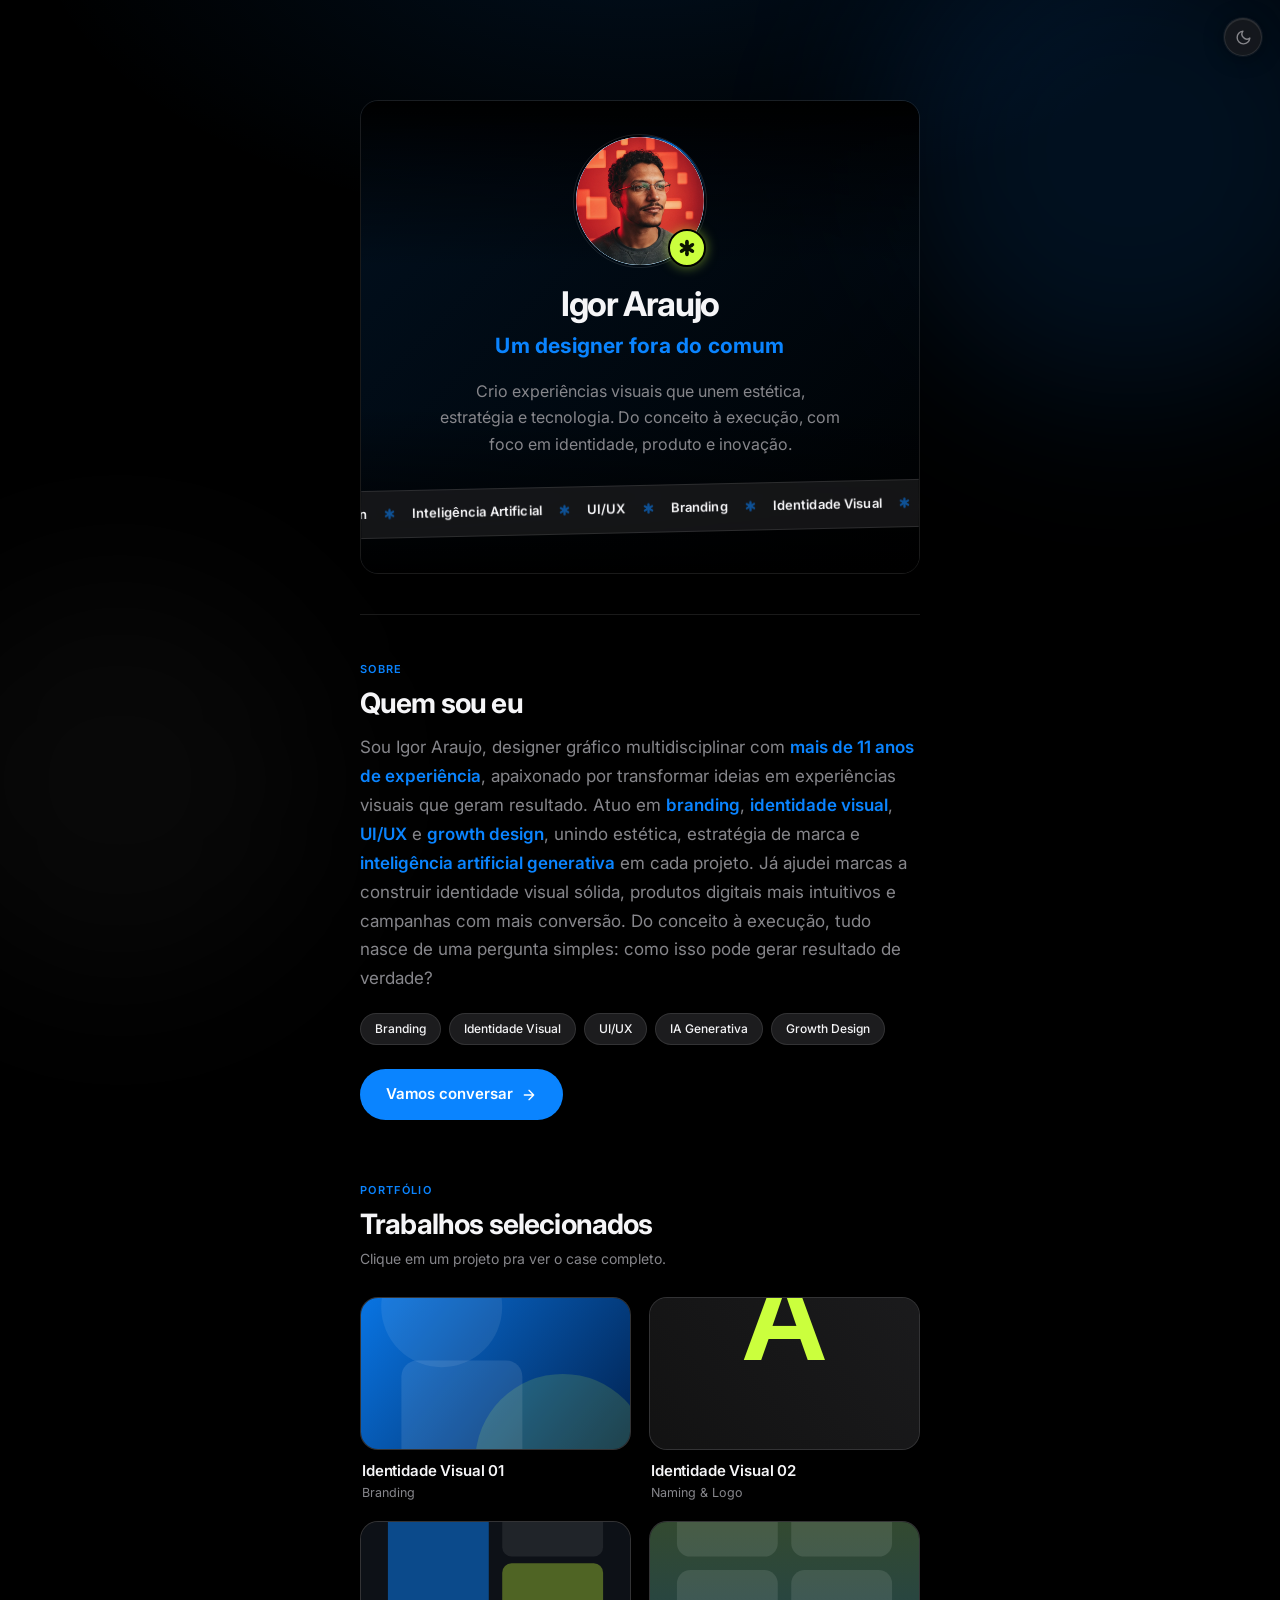
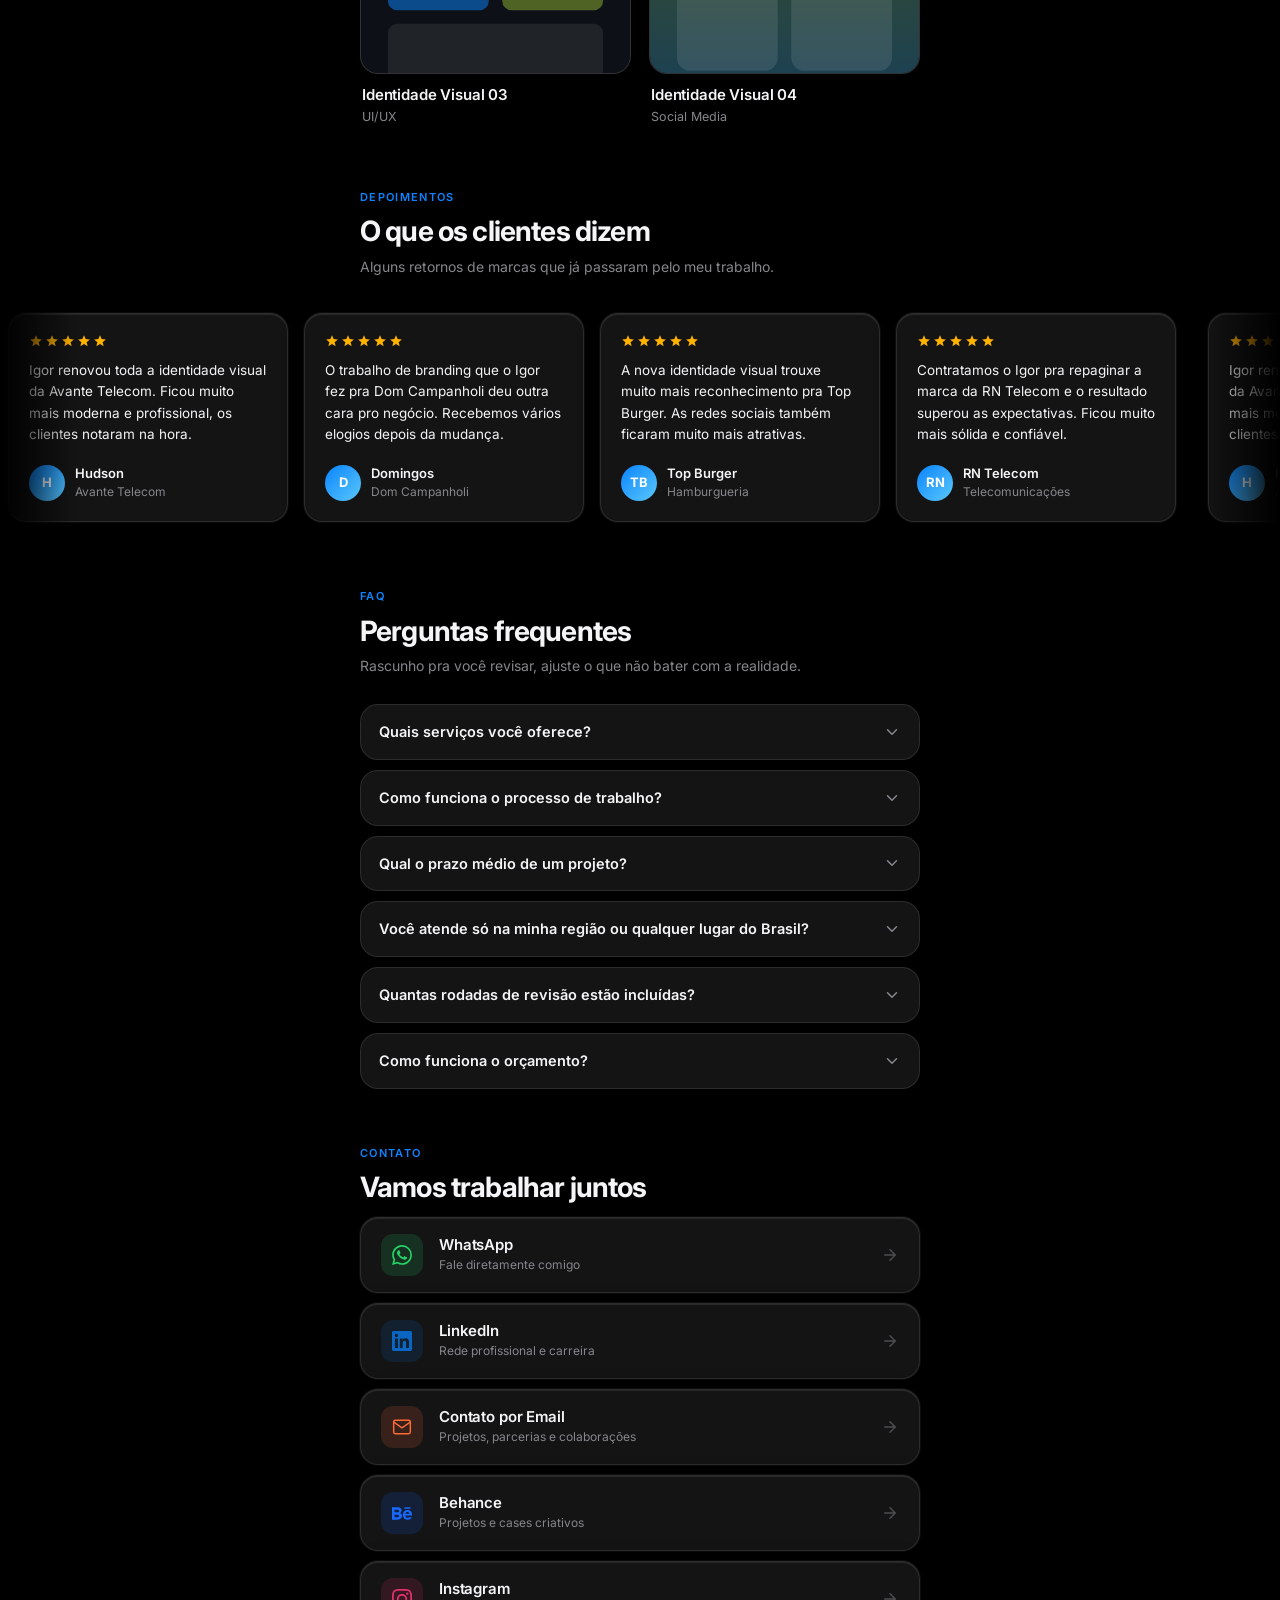
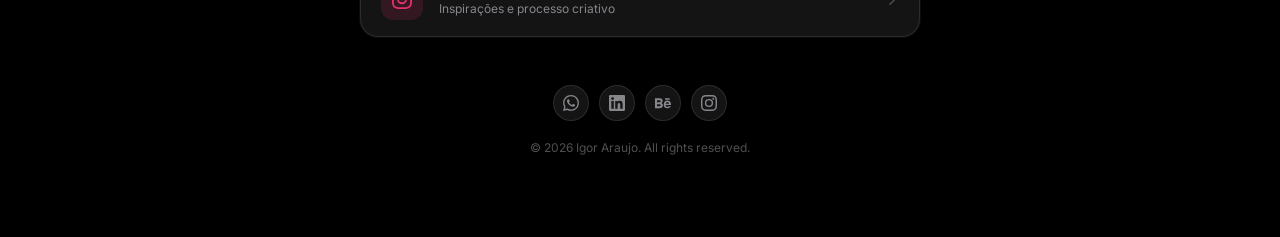
==== commit 86593ba7: "Elevate site toward a portfolio: video-ready hero, project modal, FAQ - Hero becomes a rounded banne" ====
--- a/index.html
+++ b/index.html
@@ -29,21 +29,21 @@
   <meta name="keywords" content="Igor Araujo, Designer, Designer Gráfico, Branding, Identidade Visual, UI/UX, Growth Design, Inteligência Artificial, Portfólio" />
   <meta name="author" content="Igor Araujo" />
   <meta name="robots" content="index, follow" />
-  <link rel="canonical" href="https://araijooii.github.io/link-bio/" />
+  <link rel="canonical" href="https://igoraraujodj.github.io/link-bio/" />
 
   <!-- Open Graph -->
   <meta property="og:type" content="website" />
   <meta property="og:title" content="Igor Araujo • Um designer fora do comum" />
   <meta property="og:description" content="Designer multidisciplinar com mais de 11 anos de experiência em branding, identidade visual, UI/UX e growth design." />
-  <meta property="og:image" content="https://araijooii.github.io/link-bio/assets/images/profile.jpg" />
-  <meta property="og:url" content="https://araijooii.github.io/link-bio/" />
+  <meta property="og:image" content="https://igoraraujodj.github.io/link-bio/assets/images/profile.jpg" />
+  <meta property="og:url" content="https://igoraraujodj.github.io/link-bio/" />
   <meta property="og:locale" content="pt_BR" />
 
   <!-- Twitter Card -->
   <meta name="twitter:card" content="summary_large_image" />
   <meta name="twitter:title" content="Igor Araujo • Um designer fora do comum" />
   <meta name="twitter:description" content="Designer multidisciplinar com mais de 11 anos de experiência em branding, identidade visual, UI/UX e growth design." />
-  <meta name="twitter:image" content="https://araijooii.github.io/link-bio/assets/images/profile.jpg" />
+  <meta name="twitter:image" content="https://igoraraujodj.github.io/link-bio/assets/images/profile.jpg" />
 
   <!-- Favicon -->
   <link rel="icon" type="image/svg+xml" href="assets/icons/favicon.svg" />
@@ -64,7 +64,7 @@
     })();
   </script>
 
-  <link rel="stylesheet" href="style.css?v=15" />
+  <link rel="stylesheet" href="style.css?v=16" />
 
   <!-- Structured data: helps Google show a richer result for a personal profile -->
   <script type="application/ld+json">
@@ -75,8 +75,8 @@
     "alternateName": "Um designer fora do comum",
     "jobTitle": "Designer gráfico e growth designer",
     "description": "Designer multidisciplinar com mais de 11 anos de experiência em branding, identidade visual, UI/UX e growth design.",
-    "url": "https://araijooii.github.io/link-bio/",
-    "image": "https://araijooii.github.io/link-bio/assets/images/profile.jpg",
+    "url": "https://igoraraujodj.github.io/link-bio/",
+    "image": "https://igoraraujodj.github.io/link-bio/assets/images/profile.jpg",
     "sameAs": [
       "https://www.linkedin.com/in/igor-araujo-rafael-299566207/",
       "https://www.behance.net/igoraraujo8",
@@ -130,6 +130,16 @@
 
     <!-- Hero -->
     <section class="hero" aria-label="Perfil">
+      <!-- Vídeo ambiente do banner: para ativar, salve o arquivo em assets/video/hero-loop.mp4 (e opcionalmente .webm)
+           e descomente as tags <source> abaixo. Sem vídeo, mostra o gradiente animado como fundo. -->
+      <div class="hero__bg" aria-hidden="true">
+        <video class="hero__video" autoplay muted loop playsinline preload="none">
+          <!-- <source src="assets/video/hero-loop.webm" type="video/webm"> -->
+          <!-- <source src="assets/video/hero-loop.mp4" type="video/mp4"> -->
+        </video>
+        <div class="hero__bg-scrim"></div>
+      </div>
+
       <!-- Troque assets/images/profile.jpg pela sua foto, enquanto não existir, mostra o avatar com iniciais -->
       <div class="avatar-wrapper animate-fade-up" style="--delay: 0ms">
         <div class="avatar avatar--photo">
@@ -202,67 +212,100 @@
     <section class="work reveal" aria-label="Trabalhos selecionados">
       <span class="kicker">PORTFÓLIO</span>
       <h2 class="section-title">Trabalhos selecionados</h2>
-      <p class="section-subtitle">Uma amostra de identidade visual e branding. Veja mais no Behance.</p>
-
-      <!-- Placeholders abstratos só pra pré-visualizar os banners preenchidos. Troque assets/images/work-1.svg (2, 3, 4) e os títulos/tags abaixo pelos seus projetos reais -->
+      <p class="section-subtitle">Clique em um projeto pra ver o case completo.</p>
+
+      <!-- Placeholders abstratos, e os dados de cada case (título/categoria/ano/descrição) estão
+           duplicados em PROJECTS no script.js. Troque as imagens em assets/images/work-1.svg (2, 3, 4)
+           e os dois lugares pelos seus projetos reais. -->
       <div class="work-banners">
-        <a class="work-banner" href="https://www.behance.net/igoraraujo8" target="_blank" rel="noopener noreferrer">
+        <button type="button" class="work-banner" data-project="0" aria-haspopup="dialog">
           <span class="work-banner__media">
             <span class="work-banner__placeholder" aria-hidden="true">
               <svg viewBox="0 0 24 24" fill="none" stroke="currentColor" stroke-width="1.5" stroke-linecap="round" stroke-linejoin="round"><rect x="3" y="3" width="18" height="18" rx="3"/><circle cx="9" cy="9" r="2"/><path d="M21 15l-5-5L5 21"/></svg>
             </span>
             <img src="assets/images/work-1.svg" alt="Projeto de identidade visual 01" width="400" height="500" loading="lazy" onerror="this.remove()" />
-            <span class="work-banner__shade" aria-hidden="true"></span>
+            <span class="work-banner__shade" aria-hidden="true">
+              <span class="work-banner__cta">Ver case completo <svg viewBox="0 0 24 24" fill="none" stroke="currentColor" stroke-width="2" stroke-linecap="round" stroke-linejoin="round"><path d="M5 12h14M12 5l7 7-7 7"/></svg></span>
+            </span>
           </span>
           <span class="work-banner__info">
             <span class="work-banner__title">Identidade Visual 01</span>
             <span class="work-banner__tag">Branding</span>
           </span>
-        </a>
-
-        <a class="work-banner" href="https://www.behance.net/igoraraujo8" target="_blank" rel="noopener noreferrer">
+        </button>
+
+        <button type="button" class="work-banner" data-project="1" aria-haspopup="dialog">
           <span class="work-banner__media">
             <span class="work-banner__placeholder" aria-hidden="true">
               <svg viewBox="0 0 24 24" fill="none" stroke="currentColor" stroke-width="1.5" stroke-linecap="round" stroke-linejoin="round"><rect x="3" y="3" width="18" height="18" rx="3"/><circle cx="9" cy="9" r="2"/><path d="M21 15l-5-5L5 21"/></svg>
             </span>
             <img src="assets/images/work-2.svg" alt="Projeto de identidade visual 02" width="400" height="500" loading="lazy" onerror="this.remove()" />
-            <span class="work-banner__shade" aria-hidden="true"></span>
+            <span class="work-banner__shade" aria-hidden="true">
+              <span class="work-banner__cta">Ver case completo <svg viewBox="0 0 24 24" fill="none" stroke="currentColor" stroke-width="2" stroke-linecap="round" stroke-linejoin="round"><path d="M5 12h14M12 5l7 7-7 7"/></svg></span>
+            </span>
           </span>
           <span class="work-banner__info">
             <span class="work-banner__title">Identidade Visual 02</span>
             <span class="work-banner__tag">Naming &amp; Logo</span>
           </span>
-        </a>
-
-        <a class="work-banner" href="https://www.behance.net/igoraraujo8" target="_blank" rel="noopener noreferrer">
+        </button>
+
+        <button type="button" class="work-banner" data-project="2" aria-haspopup="dialog">
           <span class="work-banner__media">
             <span class="work-banner__placeholder" aria-hidden="true">
               <svg viewBox="0 0 24 24" fill="none" stroke="currentColor" stroke-width="1.5" stroke-linecap="round" stroke-linejoin="round"><rect x="3" y="3" width="18" height="18" rx="3"/><circle cx="9" cy="9" r="2"/><path d="M21 15l-5-5L5 21"/></svg>
             </span>
             <img src="assets/images/work-3.svg" alt="Projeto de identidade visual 03" width="400" height="500" loading="lazy" onerror="this.remove()" />
-            <span class="work-banner__shade" aria-hidden="true"></span>
+            <span class="work-banner__shade" aria-hidden="true">
+              <span class="work-banner__cta">Ver case completo <svg viewBox="0 0 24 24" fill="none" stroke="currentColor" stroke-width="2" stroke-linecap="round" stroke-linejoin="round"><path d="M5 12h14M12 5l7 7-7 7"/></svg></span>
+            </span>
           </span>
           <span class="work-banner__info">
             <span class="work-banner__title">Identidade Visual 03</span>
             <span class="work-banner__tag">UI/UX</span>
           </span>
-        </a>
-
-        <a class="work-banner" href="https://www.behance.net/igoraraujo8" target="_blank" rel="noopener noreferrer">
+        </button>
+
+        <button type="button" class="work-banner" data-project="3" aria-haspopup="dialog">
           <span class="work-banner__media">
             <span class="work-banner__placeholder" aria-hidden="true">
               <svg viewBox="0 0 24 24" fill="none" stroke="currentColor" stroke-width="1.5" stroke-linecap="round" stroke-linejoin="round"><rect x="3" y="3" width="18" height="18" rx="3"/><circle cx="9" cy="9" r="2"/><path d="M21 15l-5-5L5 21"/></svg>
             </span>
             <img src="assets/images/work-4.svg" alt="Projeto de identidade visual 04" width="400" height="500" loading="lazy" onerror="this.remove()" />
-            <span class="work-banner__shade" aria-hidden="true"></span>
+            <span class="work-banner__shade" aria-hidden="true">
+              <span class="work-banner__cta">Ver case completo <svg viewBox="0 0 24 24" fill="none" stroke="currentColor" stroke-width="2" stroke-linecap="round" stroke-linejoin="round"><path d="M5 12h14M12 5l7 7-7 7"/></svg></span>
+            </span>
           </span>
           <span class="work-banner__info">
             <span class="work-banner__title">Identidade Visual 04</span>
             <span class="work-banner__tag">Social Media</span>
           </span>
-        </a>
+        </button>
       </div>
     </section>
+
+    <!-- Modal de case, preenchido via PROJECTS em script.js -->
+    <div class="project-modal" id="projectModal" aria-hidden="true">
+      <div class="project-modal__backdrop" data-close-modal></div>
+      <div class="project-modal__panel" role="dialog" aria-modal="true" aria-labelledby="projectModalTitle">
+        <button type="button" class="project-modal__close" data-close-modal aria-label="Fechar">
+          <svg viewBox="0 0 24 24" fill="none" stroke="currentColor" stroke-width="2" stroke-linecap="round" stroke-linejoin="round"><path d="M18 6 6 18M6 6l12 12"/></svg>
+        </button>
+        <div class="project-modal__media">
+          <img id="projectModalImg" src="" alt="" />
+        </div>
+        <div class="project-modal__body">
+          <span class="project-modal__tag" id="projectModalTag"></span>
+          <h3 class="project-modal__title" id="projectModalTitle"></h3>
+          <p class="project-modal__meta" id="projectModalMeta"></p>
+          <p class="project-modal__desc" id="projectModalDesc"></p>
+          <a class="project-modal__link" id="projectModalLink" href="https://www.behance.net/igoraraujo8" target="_blank" rel="noopener noreferrer">
+            Ver no Behance
+            <svg viewBox="0 0 24 24" fill="none" stroke="currentColor" stroke-width="2" stroke-linecap="round" stroke-linejoin="round"><path d="M5 12h14M12 5l7 7-7 7"/></svg>
+          </a>
+        </div>
+      </div>
+    </div>
 
     <!-- Depoimentos -->
     <section class="testimonials reveal" aria-label="Depoimentos de clientes">
@@ -422,6 +465,63 @@
         </div>
       </div>
     </div>
+
+    <!-- FAQ: rascunho de perguntas/respostas pra você revisar e ajustar antes de publicar de vez -->
+    <section class="faq reveal" aria-label="Perguntas frequentes">
+      <span class="kicker">FAQ</span>
+      <h2 class="section-title">Perguntas frequentes</h2>
+      <p class="section-subtitle">Rascunho pra você revisar, ajuste o que não bater com a realidade.</p>
+
+      <div class="faq-list">
+        <details class="faq-item">
+          <summary class="faq-item__question">
+            Quais serviços você oferece?
+            <svg class="faq-item__icon" viewBox="0 0 24 24" fill="none" stroke="currentColor" stroke-width="2" stroke-linecap="round" stroke-linejoin="round" aria-hidden="true"><path d="M6 9l6 6 6-6"/></svg>
+          </summary>
+          <p class="faq-item__answer">Branding, identidade visual, UI/UX e growth design, com inteligência artificial generativa aplicada ao processo criativo quando faz sentido pro projeto.</p>
+        </details>
+
+        <details class="faq-item">
+          <summary class="faq-item__question">
+            Como funciona o processo de trabalho?
+            <svg class="faq-item__icon" viewBox="0 0 24 24" fill="none" stroke="currentColor" stroke-width="2" stroke-linecap="round" stroke-linejoin="round" aria-hidden="true"><path d="M6 9l6 6 6-6"/></svg>
+          </summary>
+          <p class="faq-item__answer">Começa com um briefing pra entender o negócio e o objetivo do projeto, passa por pesquisa e conceito, depois refinamento com base no seu retorno, até a entrega final dos arquivos.</p>
+        </details>
+
+        <details class="faq-item">
+          <summary class="faq-item__question">
+            Qual o prazo médio de um projeto?
+            <svg class="faq-item__icon" viewBox="0 0 24 24" fill="none" stroke="currentColor" stroke-width="2" stroke-linecap="round" stroke-linejoin="round" aria-hidden="true"><path d="M6 9l6 6 6-6"/></svg>
+          </summary>
+          <p class="faq-item__answer">Depende do escopo de cada projeto. Depois do briefing eu passo um prazo específico, mas a média fica entre duas e seis semanas dependendo da complexidade.</p>
+        </details>
+
+        <details class="faq-item">
+          <summary class="faq-item__question">
+            Você atende só na minha região ou qualquer lugar do Brasil?
+            <svg class="faq-item__icon" viewBox="0 0 24 24" fill="none" stroke="currentColor" stroke-width="2" stroke-linecap="round" stroke-linejoin="round" aria-hidden="true"><path d="M6 9l6 6 6-6"/></svg>
+          </summary>
+          <p class="faq-item__answer">Atendo remoto, então pode ser qualquer lugar do Brasil. Toda a comunicação acontece por WhatsApp e videochamada.</p>
+        </details>
+
+        <details class="faq-item">
+          <summary class="faq-item__question">
+            Quantas rodadas de revisão estão incluídas?
+            <svg class="faq-item__icon" viewBox="0 0 24 24" fill="none" stroke="currentColor" stroke-width="2" stroke-linecap="round" stroke-linejoin="round" aria-hidden="true"><path d="M6 9l6 6 6-6"/></svg>
+          </summary>
+          <p class="faq-item__answer">Cada etapa do projeto passa por rodadas de ajuste com base no seu retorno, pra garantir que o resultado final reflita o que você precisa.</p>
+        </details>
+
+        <details class="faq-item">
+          <summary class="faq-item__question">
+            Como funciona o orçamento?
+            <svg class="faq-item__icon" viewBox="0 0 24 24" fill="none" stroke="currentColor" stroke-width="2" stroke-linecap="round" stroke-linejoin="round" aria-hidden="true"><path d="M6 9l6 6 6-6"/></svg>
+          </summary>
+          <p class="faq-item__answer">Cada projeto tem um escopo diferente, então o valor é definido depois de entender sua necessidade. Me manda uma mensagem contando o que você precisa que te retorno com uma proposta.</p>
+        </details>
+      </div>
+    </section>
 
     <!-- Contato: agora vem por último, depois de sobre e trabalhos -->
     <span class="kicker links-kicker reveal">CONTATO</span>
@@ -530,6 +630,6 @@
 
   </main>
 
-  <script src="script.js?v=6"></script>
+  <script src="script.js?v=7"></script>
 </body>
 </html>
--- a/style.css
+++ b/style.css
@@ -196,12 +196,49 @@
    Hero
 =================================== */
 .hero {
+  position: relative;
+  isolation: isolate;
   display: flex;
   flex-direction: column;
   align-items: center;
   text-align: center;
   margin-bottom: 40px;
   width: 100%;
+  padding: 36px 16px;
+  border-radius: var(--radius-card);
+  border: 1px solid var(--border);
+  overflow: hidden;
+}
+
+/* Ambient hero banner: fills with a slow-shifting gradient until a real
+   video is dropped in (see the commented <source> tags in the markup) */
+.hero__bg {
+  position: absolute;
+  z-index: -1;
+  inset: 0;
+  overflow: hidden;
+  background: linear-gradient(135deg, var(--orb-1) 0%, var(--bg) 55%, var(--orb-2) 100%);
+  background-size: 200% 200%;
+  animation: hero-bg-shift 14s ease-in-out infinite;
+}
+
+.hero__video {
+  position: absolute;
+  inset: 0;
+  width: 100%;
+  height: 100%;
+  object-fit: cover;
+}
+
+.hero__bg-scrim {
+  position: absolute;
+  inset: 0;
+  background: linear-gradient(180deg, var(--bg) 0%, transparent 35%, transparent 65%, var(--bg) 100%);
+}
+
+@keyframes hero-bg-shift {
+  0%, 100% { background-position: 0% 50%; }
+  50% { background-position: 100% 50%; }
 }
 
 /* Avatar */
@@ -383,7 +420,15 @@
 =================================== */
 .marquee {
   width: 100vw;
-  margin-left: calc(50% - 50vw);
+  /* Full-bleed regardless of the container's max-width/padding: land on the
+     parent's own center (margin-left:50%, always = viewport center for an
+     auto-centered parent), then pull back by half of *this* element's own
+     width (translateX(-50%), a self-relative %, unlike margin's).
+     align-self:flex-start opts out of the parent's align-items:center,
+     which otherwise re-centers the whole (oversized) margin box and
+     throws this math off. */
+  align-self: flex-start;
+  margin-left: 50%;
   margin-top: 28px;
   margin-bottom: 4px;
   overflow: hidden;
@@ -393,7 +438,14 @@
   border-top: 1px solid var(--border);
   border-bottom: 1px solid var(--border);
   padding: 13px 0;
-  transform: rotate(-1.25deg);
+  transform: translateX(-50%) rotate(-1.25deg);
+}
+
+/* .reveal also animates `transform`; pin ours so it isn't clobbered in either
+   of its states (only opacity should animate for this full-bleed strip). */
+.marquee.reveal,
+.marquee.reveal.is-visible {
+  transform: translateX(-50%) rotate(-1.25deg);
 }
 
 .marquee__track {
@@ -445,12 +497,19 @@
 
 .testimonial-marquee {
   width: 100vw;
-  margin-left: calc(50% - 50vw);
+  align-self: flex-start;
+  margin-left: 50%;
   overflow: hidden;
   padding: 4px 0;
   margin-bottom: 56px;
   -webkit-mask-image: linear-gradient(to right, transparent, #000 6%, #000 94%, transparent);
   mask-image: linear-gradient(to right, transparent, #000 6%, #000 94%, transparent);
+  transform: translateX(-50%);
+}
+
+.testimonial-marquee.reveal,
+.testimonial-marquee.reveal.is-visible {
+  transform: translateX(-50%);
 }
 
 .testimonial-marquee__track {
@@ -643,10 +702,16 @@
 }
 
 .work-banners {
-  display: flex;
-  flex-direction: column;
+  display: grid;
+  grid-template-columns: 1fr;
   gap: 18px;
   width: 100%;
+}
+
+@media (min-width: 560px) {
+  .work-banners {
+    grid-template-columns: repeat(2, 1fr);
+  }
 }
 
 .work-banner {
@@ -655,6 +720,13 @@
   gap: 10px;
   text-decoration: none;
   color: var(--text-primary);
+  background: none;
+  border: none;
+  padding: 0;
+  width: 100%;
+  font: inherit;
+  text-align: left;
+  cursor: pointer;
 }
 
 .work-banner__media {
@@ -709,9 +781,33 @@
   transition: opacity 0.3s ease, transform 0.3s ease;
 }
 
-.work-banner:hover .work-banner__shade {
+.work-banner:hover .work-banner__shade,
+.work-banner:focus-visible .work-banner__shade {
   opacity: 1;
   transform: translateY(0);
+}
+
+.work-banner:focus-visible {
+  outline: 2px solid var(--accent);
+  outline-offset: 3px;
+  border-radius: var(--radius-card);
+}
+
+.work-banner__cta {
+  position: absolute;
+  left: 14px;
+  bottom: 12px;
+  display: inline-flex;
+  align-items: center;
+  gap: 6px;
+  font-size: 13px;
+  font-weight: 600;
+  color: #fff;
+}
+
+.work-banner__cta svg {
+  width: 14px;
+  height: 14px;
 }
 
 .work-banner__info {
@@ -729,6 +825,228 @@
 
 .work-banner__tag {
   font-size: 12.5px;
+  color: var(--text-secondary);
+}
+
+/* ===================================
+   Project Modal
+=================================== */
+.project-modal {
+  position: fixed;
+  inset: 0;
+  z-index: 100;
+  display: flex;
+  align-items: center;
+  justify-content: center;
+  padding: 24px;
+  opacity: 0;
+  pointer-events: none;
+  transition: opacity 0.3s ease;
+}
+
+.project-modal.is-open {
+  opacity: 1;
+  pointer-events: auto;
+}
+
+.project-modal__backdrop {
+  position: absolute;
+  inset: 0;
+  background: rgba(0, 0, 0, 0.6);
+  backdrop-filter: blur(4px);
+  -webkit-backdrop-filter: blur(4px);
+}
+
+.project-modal__panel {
+  position: relative;
+  z-index: 1;
+  width: 100%;
+  max-width: 480px;
+  max-height: 85vh;
+  overflow-y: auto;
+  background: var(--bg-card);
+  backdrop-filter: blur(24px) saturate(190%);
+  -webkit-backdrop-filter: blur(24px) saturate(190%);
+  border: 1px solid var(--border);
+  border-radius: var(--radius-card);
+  box-shadow: var(--shadow-card-hover);
+  transform: translateY(16px) scale(0.98);
+  transition: transform 0.3s cubic-bezier(0.16, 1, 0.3, 1);
+}
+
+.project-modal.is-open .project-modal__panel {
+  transform: translateY(0) scale(1);
+}
+
+.project-modal__close {
+  position: absolute;
+  top: 14px;
+  right: 14px;
+  z-index: 2;
+  width: 34px;
+  height: 34px;
+  border-radius: 50%;
+  display: flex;
+  align-items: center;
+  justify-content: center;
+  background: rgba(0, 0, 0, 0.45);
+  color: #fff;
+  border: none;
+  cursor: pointer;
+  transition: var(--transition);
+}
+
+.project-modal__close:hover {
+  background: rgba(0, 0, 0, 0.65);
+}
+
+.project-modal__close svg {
+  width: 16px;
+  height: 16px;
+}
+
+.project-modal__media {
+  width: 100%;
+  aspect-ratio: 16 / 9;
+  overflow: hidden;
+  border-radius: var(--radius-card) var(--radius-card) 0 0;
+  background: var(--bg-secondary);
+}
+
+.project-modal__media img {
+  width: 100%;
+  height: 100%;
+  object-fit: cover;
+  display: block;
+}
+
+.project-modal__body {
+  padding: 24px;
+}
+
+.project-modal__tag {
+  display: inline-block;
+  font-size: 11px;
+  font-weight: 600;
+  letter-spacing: 0.08em;
+  text-transform: uppercase;
+  color: var(--accent);
+  margin-bottom: 8px;
+}
+
+.project-modal__title {
+  font-size: 22px;
+  font-weight: 700;
+  letter-spacing: -0.02em;
+  color: var(--text-primary);
+  margin-bottom: 4px;
+}
+
+.project-modal__meta {
+  font-size: 13px;
+  color: var(--text-secondary);
+  margin-bottom: 16px;
+}
+
+.project-modal__desc {
+  font-size: 14.5px;
+  line-height: 1.65;
+  color: var(--text-secondary);
+  margin-bottom: 20px;
+}
+
+.project-modal__link {
+  display: inline-flex;
+  align-items: center;
+  gap: 6px;
+  font-size: 14px;
+  font-weight: 600;
+  color: var(--accent);
+  text-decoration: none;
+}
+
+.project-modal__link svg {
+  width: 15px;
+  height: 15px;
+  transition: transform 0.25s ease;
+}
+
+.project-modal__link:hover svg {
+  transform: translateX(3px);
+}
+
+body.modal-open {
+  overflow: hidden;
+}
+
+/* ===================================
+   FAQ
+=================================== */
+.faq {
+  width: 100%;
+  text-align: left;
+  margin-bottom: 56px;
+}
+
+.faq-list {
+  display: flex;
+  flex-direction: column;
+  gap: 10px;
+  width: 100%;
+}
+
+.faq-item {
+  background: var(--bg-card);
+  backdrop-filter: blur(24px) saturate(190%);
+  -webkit-backdrop-filter: blur(24px) saturate(190%);
+  border: 1px solid var(--border);
+  border-radius: var(--radius-card);
+  overflow: hidden;
+}
+
+.faq-item__question {
+  display: flex;
+  align-items: center;
+  justify-content: space-between;
+  gap: 12px;
+  padding: 16px 18px;
+  font-size: 14.5px;
+  font-weight: 600;
+  color: var(--text-primary);
+  cursor: pointer;
+  list-style: none;
+}
+
+.faq-item__question::-webkit-details-marker {
+  display: none;
+}
+
+.faq-item__question::marker {
+  content: '';
+}
+
+.faq-item__question:focus-visible {
+  outline: 2px solid var(--accent);
+  outline-offset: -2px;
+  border-radius: var(--radius-card);
+}
+
+.faq-item__icon {
+  flex-shrink: 0;
+  width: 18px;
+  height: 18px;
+  color: var(--text-secondary);
+  transition: transform 0.25s ease;
+}
+
+.faq-item[open] .faq-item__icon {
+  transform: rotate(180deg);
+}
+
+.faq-item__answer {
+  padding: 0 18px 18px;
+  font-size: 14px;
+  line-height: 1.6;
   color: var(--text-secondary);
 }
 
@@ -1050,8 +1368,13 @@
     transform: none;
   }
 
-  .orb-1, .orb-2, .avatar-ring, .avatar-ring::before {
+  .orb-1, .orb-2, .avatar-ring, .avatar-ring::before, .hero__bg {
     animation: none;
+  }
+
+  .project-modal,
+  .project-modal__panel {
+    transition: none;
   }
 
   .reveal {
